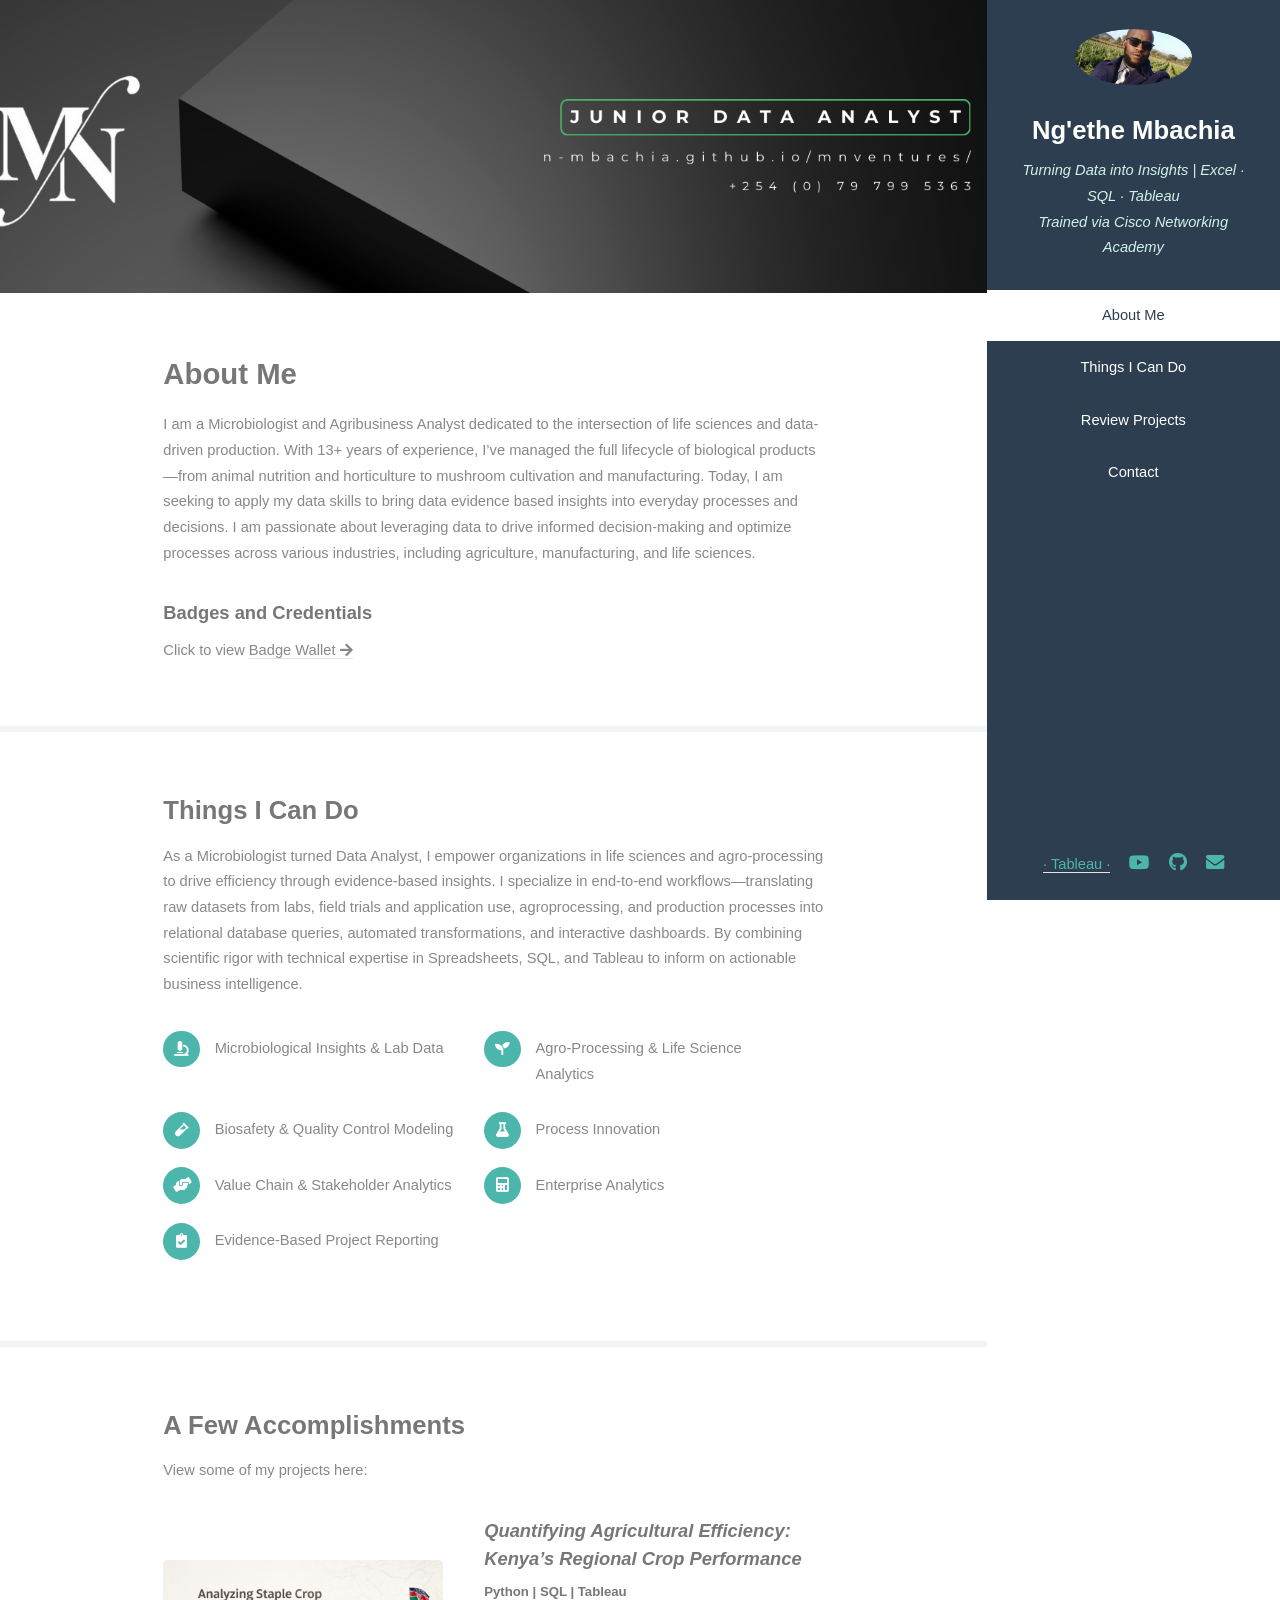
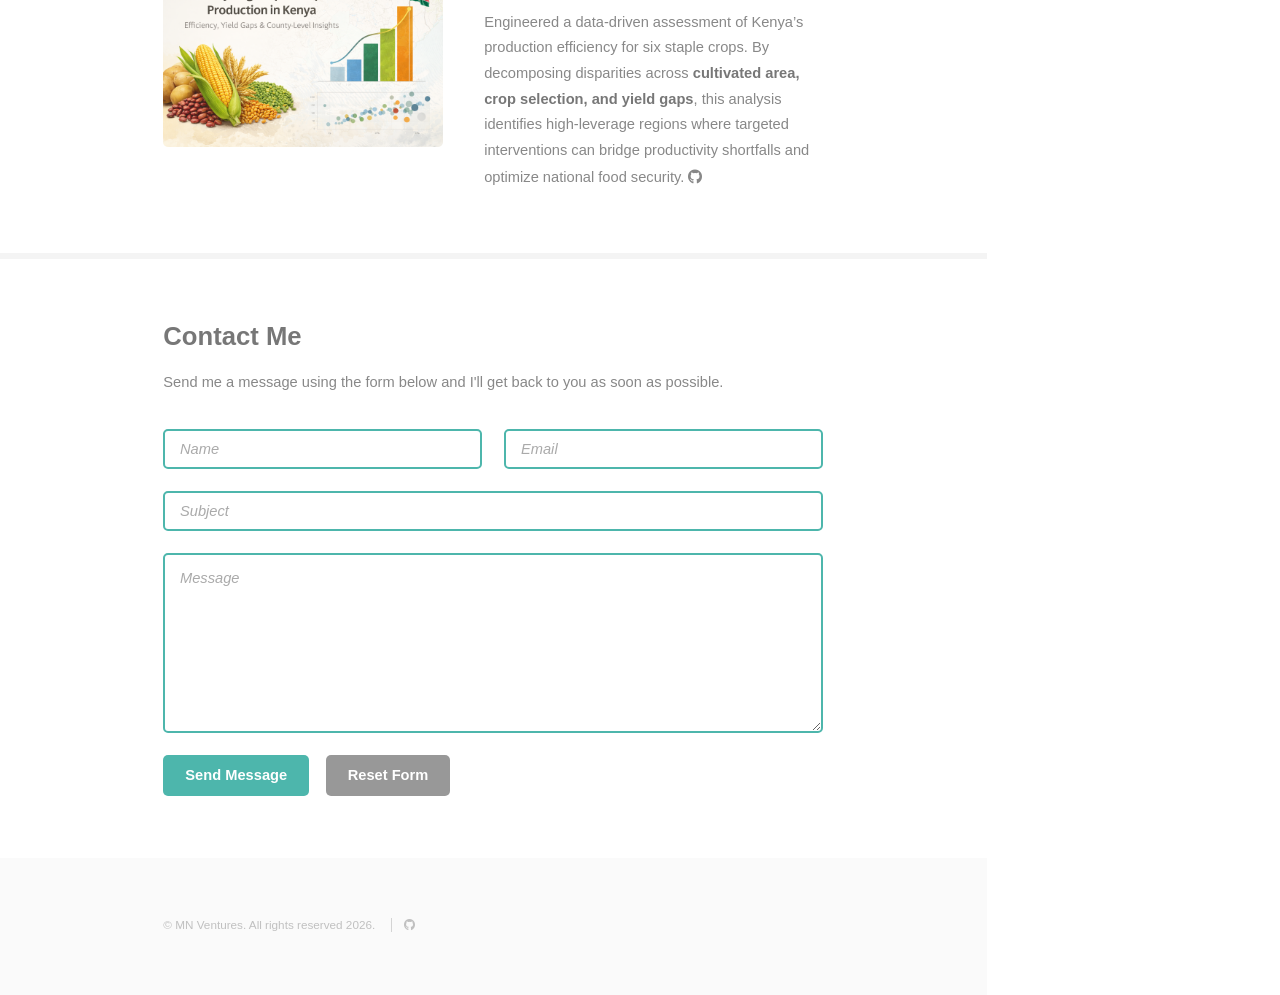
==== index.html @ c592f227 "lay out improvements" ====
<!DOCTYPE HTML>
<!--
	Read Only by HTML5 UP
	html5up.net | @ajlkn
	Free for personal and commercial use under the CCA 3.0 license (html5up.net/license)
-->
<html lang="en">
	<head>
		<title>MN Ventures - Ng'ethe Mbachia | Data Analytics Portfolio</title>
		<meta charset="utf-8" />
		<meta name="viewport" content="width=device-width, initial-scale=1" />
		<meta name="description" content="MN Ventures - Ng'ethe Mbachia | Data Analytics Portfolio. Microbiologist turned Data Analyst specializing in Excel, SQL, Tableau for agriculture, manufacturing, and life sciences." />
		<meta name="keywords" content="data analytics, microbiology, agriculture, SQL, Tableau, Excel, business intelligence, life sciences, agro-processing, Kenya" />
		<meta name="author" content="Ng'ethe Mbachia" />
		<meta property="og:title" content="MN Ventures - Data Analytics Portfolio" />
		<meta property="og:description" content="Microbiologist turned Data Analyst specializing in data-driven insights for agriculture, manufacturing, and life sciences." />
		<meta property="og:type" content="website" />
		<meta name="twitter:card" content="summary" />
		<meta http-equiv="Content-Security-Policy" content="default-src 'self'; script-src 'self' https://cdn.credly.com; style-src 'self' 'unsafe-inline' https://fonts.googleapis.com; font-src 'self' https://fonts.gstatic.com data:; img-src 'self' data: https://cdn.credly.com https://www.credly.com; connect-src 'self' https://formsubmit.co; form-action 'self' https://formsubmit.co; frame-src https://www.credly.com; object-src 'none'; base-uri 'self'; frame-ancestors 'none';" />
		<meta name="referrer" content="strict-origin-when-cross-origin" />
		<link rel="icon" type="image/png" href="icon/favicon-96x96.png" sizes="96x96" />
		<link rel="icon" type="image/svg+xml" href="icon/favicon.svg" />
		<link rel="shortcut icon" href="icon/favicon.ico" />
		<link rel="apple-touch-icon" sizes="180x180" href="icon/apple-touch-icon.png" />
		<link rel="manifest" href="icon/site.webmanifest" />
		<link rel="stylesheet" href="assets/css/main.css" />
	</head>
	<body class="is-preload">

		<!-- Header -->
			<section id="header">
				<header>
					<span class="image avatar"><img src="images/mn_profile.jpg" alt="Ng'ethe Mbachia - Data Analyst Profile Photo" /></span>
					<h1 id="logo"><a href="#">Ng'ethe Mbachia</a></h1>
					<p>Turning Data into Insights | Excel · SQL · Tableau<br />
                    Trained via Cisco Networking Academy</p>
					
				</header>
				<nav id="nav">
					<ul>
						<li><a href="#one" class="active">About Me</a></li>
						<li><a href="#two">Things I Can Do</a></li>
						<li><a href="#three">Review Projects</a></li>
						<li><a href="#four">Contact</a></li>
					</ul>
				</nav>
				<footer>
					<ul class="icons">
						<li><a href="https://public.tableau.com/app/profile/ng.ethe.mbachia/vizzes" target="_blank" rel="noopener noreferrer">· Tableau ·</a></li>
						<!-- li><a href="#" class="icon brands fa-twitter"><span class="label">Twitter</span></a></li -->
						<li><a href="https://www.youtube.com/" class="icon brands fa-youtube"><span class="label">YouTube</span></a></li>
						<!-- li><a href="#" class="icon brands fa-facebook-f"><span class="label">Facebook</span></a></li -->
						<li><a href="https://github.com/n-mbachia/data_analytics" class="icon brands fa-github" target="_blank" rel="noopener noreferrer"><span class="label">Github</span></a></li>
						<li><a href="#four" class="icon solid fa-envelope" title="Contact" aria-label="Contact (opens contact form)"><span class="label">Email</span></a></li>
					</ul>
				</footer>
			</section>

		<!-- Wrapper -->
			<div id="wrapper">

				<!-- Main -->
					<div id="main">

						<!-- One -->
							<section id="one">
								<div class="image main" data-position="center">
									<img src="images/mn_webBanner1.png" alt="MN Ventures - Data Analytics Portfolio Banner" />
								</div>
								<div class="container">
									<header class="major"></header>
									<h2>About Me</h2>								
										<!-- Write about yourself -->
										<p>
											I am a Microbiologist and Agribusiness Analyst dedicated to the intersection of life sciences and data-driven production. With 13+ years of experience, I’ve managed the full lifecycle of biological products—from animal nutrition and horticulture to mushroom cultivation and manufacturing. Today, I am seeking to apply my data skills to bring data evidence based insights into everyday processes and decisions. I am passionate about leveraging data to drive informed decision-making and optimize processes across various industries, including agriculture, manufacturing, and life sciences.</p>
										<h4>Badges and Credentials</h4>								
										<!-- Badge  image to remove if link works-->
										<!-- img src="images/da-essentials.png" alt="Credly Badge" style="width:180px;height:180px;"/ -->
										
										<!-- Credly Badge Embed Code -->
										<div data-iframe-width="150" data-iframe-height="270" 
											data-share-badge-id="2eac99a5-bf9e-4d11-9ef1-159c6ebd3b46" 
											data-share-badge-host="https://www.credly.com"></div>
											
										<!-- Link to digital badge wallet -->
										<p>Click to view <a 
											href="https://www.credly.com/users/ng-ethe-mbachia/badges#credly" 
											target="_blank" rel="noopener noreferrer">Badge Wallet <i class="icon solid fa-arrow-right"></i></a>                                        
										</p>
									</header>							
							</section>

						<!-- Two -->
							<section id="two">
								<div class="container">
									<h3>Things I Can Do</h3>
									<p>As a Microbiologist turned Data Analyst, I empower organizations in life sciences and agro-processing to drive efficiency through evidence-based insights. I specialize in end-to-end workflows—translating raw datasets from labs, field trials and application use, agroprocessing, and production processes into relational database queries, automated transformations, and interactive dashboards. By combining scientific rigor with technical expertise in Spreadsheets, SQL, and Tableau to inform on actionable business intelligence.</p>
									<ul class="feature-icons">
										<li class="icon solid fa-microscope">Microbiological Insights & Lab Data</li>
										<li class="icon solid fa-seedling">Agro-Processing & Life Science Analytics</li>
										<li class="icon solid fa-vial">Biosafety & Quality Control Modeling</li>
										<li class="icon solid fa-flask">Process Innovation</li>
										<li class="icon solid fa-hands-helping">Value Chain & Stakeholder Analytics</li>
										<li class="icon solid fa-calculator">Enterprise Analytics</li>
										<li class="icon solid fa-clipboard-check">Evidence-Based Project Reporting</li>
									</ul>
								</div>
							</section>

						<!-- Three -->
							<section id="three">
								<div class="container">
									<h3>A Few Accomplishments</h3>
									<p>View some of my projects here:</p>
									<div class="features">
										<article>
											<a href="https://github.com/n-mbachia/projects_data/blob/main/agric_project/reports/mn_ke_agri_analytics.pdf"
												target="_blank"
												rel="noopener noreferrer"
												class="image">
												<img src="images/crop_yield_cover.png" alt="Kenya Agriculture Data Analysis Project Cover" />
											</a>
											<div class="inner">
												<h4><em>Quantifying Agricultural Efficiency: Kenya’s Regional Crop Performance</em></h4>
												<h5><strong>Python | SQL | Tableau</strong></h5>
												
												<p>
													Engineered a data-driven assessment of Kenya’s production efficiency for six staple crops. 
													By decomposing disparities across <strong>cultivated area, crop selection, and yield gaps</strong>, 
													this analysis identifies high-leverage regions where targeted interventions can bridge productivity 
													shortfalls and optimize national food security.
													
													<a href="https://github.com/n-mbachia/projects_data/tree/main/agric_project" 
													class="icon brands fa-github" target="_blank" rel="noopener noreferrer" 
													title="View project data and modeling on GitHub">
														<span class="label">View on GitHub</span>
													</a>
												</p>														
											</div>	
										</article>
										<!--
										<article>
											<a href="#" class="image"><img src="images/pic02.jpg" alt="" /></a>
											<div class="inner">
												<h4><em>Terraformed a small moon</em></h4>
												<h5><em>Python · SQL · Tableau</em></h5>
												<p>Integer eu ante ornare amet commetus vestibulum blandit integer in curae ac faucibus integer adipiscing ornare amet.</p>
											</div>
										</article>
										<article>
											<a href="#" class="image"><img src="images/pic03.jpg" alt="" /></a>
											<div class="inner">
												<h4>Snapped dark matter in the wild</h4>
												<p>Integer eu ante ornare amet commetus vestibulum blandit integer in curae ac faucibus integer adipiscing ornare amet.</p>
											</div>
										</article>
										-->
									</div>
								</div>
							</section>


						<!-- Four -->
							<section id="four">
								<div class="container">
									<h3>Contact Me</h3>
									<p>Send me a message using the form below and I'll get back to you as soon as possible.</p>
									<form method="POST" action="https://formsubmit.co/mnventures2024@gmail.com">
										<!-- Subject and basic anti-spam / FormSubmit settings -->
										<input type="hidden" name="_subject" value="New message from mnventures page" />
										<input type="hidden" name="_captcha" value="false" />
										<input type="hidden" name="_next" value="https://n-mbachia.github.io/mnventures/?success=true" />
										<!-- Honeypot field (bots will fill this) -->
										<!-- input type="text" name="hp" class="hp-hidden" tabindex="-1" autocomplete="off" title="Leave this field empty" aria-label="Leave this field empty" / -->

										<div class="row gtr-uniform">
											<div class="col-6 col-12-xsmall"><input type="text" name="name" id="name" placeholder="Name" required /></div>
											<div class="col-6 col-12-xsmall"><input type="email" name="_replyto" id="email" placeholder="Email" required /></div>
											<div class="col-12"><input type="text" name="subject" id="subject" placeholder="Subject" /></div>
											<div class="col-12"><textarea name="message" id="message" placeholder="Message" rows="6" required></textarea></div>
											<div class="col-12">
												<ul class="actions">
													<li><input type="submit" class="primary" value="Send Message" /></li>
													<li><input type="reset" value="Reset Form" /></li>
												</ul>
											</div>
										</div>
									</form>
								</div>
							</section>

						<!-- Five -->
						<!--
							<section id="five">
								<div class="container">
									<h3>Elements</h3>

									<section>
										<h4>Text</h4>
										<p>This is <b>bold</b> and this is <strong>strong</strong>. This is <i>italic</i> and this is <em>emphasized</em>.
										This is <sup>superscript</sup> text and this is <sub>subscript</sub> text.
										This is <u>underlined</u> and this is code: <code>for (;;) { ... }</code>. Finally, <a href="#">this is a link</a>.</p>
										<hr />
										<header>
											<h4>Heading with a Subtitle</h4>
											<p>Lorem ipsum dolor sit amet nullam id egestas urna aliquam</p>
										</header>
										<p>Nunc lacinia ante nunc ac lobortis. Interdum adipiscing gravida odio porttitor sem non mi integer non faucibus ornare mi ut ante amet placerat aliquet. Volutpat eu sed ante lacinia sapien lorem accumsan varius montes viverra nibh in adipiscing blandit tempus accumsan.</p>
										<header>
											<h5>Heading with a Subtitle</h5>
											<p>Lorem ipsum dolor sit amet nullam id egestas urna aliquam</p>
										</header>
										<p>Nunc lacinia ante nunc ac lobortis. Interdum adipiscing gravida odio porttitor sem non mi integer non faucibus ornare mi ut ante amet placerat aliquet. Volutpat eu sed ante lacinia sapien lorem accumsan varius montes viverra nibh in adipiscing blandit tempus accumsan.</p>
										<hr />
										<h2>Heading Level 2</h2>
										<h3>Heading Level 3</h3>
										<h4>Heading Level 4</h4>
										<h5>Heading Level 5</h5>
										<h6>Heading Level 6</h6>
										<hr />
										<h5>Blockquote</h5>
										<blockquote>Fringilla nisl. Donec accumsan interdum nisi, quis tincidunt felis sagittis eget tempus euismod. Vestibulum ante ipsum primis in faucibus vestibulum. Blandit adipiscing eu felis iaculis volutpat ac adipiscing accumsan faucibus. Vestibulum ante ipsum primis in faucibus lorem ipsum dolor sit amet nullam adipiscing eu felis.</blockquote>
										<h5>Preformatted</h5>
										<pre><code>i = 0;

while (!deck.isInOrder()) {
    print 'Iteration ' + i;
    deck.shuffle();
    i++;
}

print 'It took ' + i + ' iterations to sort the deck.';</code></pre>
									</section>

									<section>
										<h4>Lists</h4>
										<div class="row">
											<div class="col-6 col-12-xsmall">
												<h5>Unordered</h5>
												<ul>
													<li>Dolor pulvinar etiam magna etiam.</li>
													<li>Sagittis adipiscing lorem eleifend.</li>
													<li>Felis enim feugiat dolore viverra.</li>
												</ul>
												<h5>Alternate</h5>
												<ul class="alt">
													<li>Dolor pulvinar etiam magna etiam.</li>
													<li>Sagittis adipiscing lorem eleifend.</li>
													<li>Felis enim feugiat dolore viverra.</li>
												</ul>
											</div>
											<div class="col-6 col-12-xsmall">
												<h5>Ordered</h5>
												<ol>
													<li>Dolor pulvinar etiam magna etiam.</li>
													<li>Etiam vel felis at lorem sed viverra.</li>
													<li>Felis enim feugiat dolore viverra.</li>
													<li>Dolor pulvinar etiam magna etiam.</li>
													<li>Etiam vel felis at lorem sed viverra.</li>
													<li>Felis enim feugiat dolore viverra.</li>
												</ol>
												<h5>Icons</h5>
												<ul class="icons">
													<li><a href="#" class="icon brands fa-twitter"><span class="label">Twitter</span></a></li>
													<li><a href="#" class="icon brands fa-facebook-f"><span class="label">Facebook</span></a></li>
													<li><a href="#" class="icon brands fa-instagram"><span class="label">Instagram</span></a></li>
													<li><a href="#" class="icon brands fa-github"><span class="label">Github</span></a></li>
													<li><a href="#" class="icon brands fa-dribbble"><span class="label">Dribbble</span></a></li>
													<li><a href="#" class="icon brands fa-tumblr"><span class="label">Tumblr</span></a></li>
												</ul>
											</div>
										</div>
										<h5>Actions</h5>
										<ul class="actions">
											<li><a href="#" class="button primary">Default</a></li>
											<li><a href="#" class="button">Default</a></li>
											<li><a href="#" class="button alt">Default</a></li>
										</ul>
										<ul class="actions small">
											<li><a href="#" class="button primary small">Small</a></li>
											<li><a href="#" class="button small">Small</a></li>
											<li><a href="#" class="button alt small">Small</a></li>
										</ul>
										<div class="row">
											<div class="col-3 col-6-medium col-12-xsmall">
												<ul class="actions stacked">
													<li><a href="#" class="button primary">Default</a></li>
													<li><a href="#" class="button">Default</a></li>
													<li><a href="#" class="button alt">Default</a></li>
												</ul>
											</div>
											<div class="col-3 col-6 col-12-xsmall">
												<ul class="actions stacked">
													<li><a href="#" class="button primary small">Small</a></li>
													<li><a href="#" class="button small">Small</a></li>
													<li><a href="#" class="button alt small">Small</a></li>
												</ul>
											</div>
											<div class="col-3 col-6-medium col-12-xsmall">
												<ul class="actions stacked">
													<li><a href="#" class="button primary fit">Default</a></li>
													<li><a href="#" class="button fit">Default</a></li>
													<li><a href="#" class="button alt fit">Default</a></li>
												</ul>
											</div>
											<div class="col-3 col-6-medium col-12-xsmall">
												<ul class="actions stacked">
													<li><a href="#" class="button primary small fit">Small</a></li>
													<li><a href="#" class="button small fit">Small</a></li>
													<li><a href="#" class="button alt small fit">Small</a></li>
												</ul>
											</div>
										</div>
									</section>

									<section>
										<h4>Table</h4>
										<h5>Default</h5>
										<div class="table-wrapper">
											<table>
												<thead>
													<tr>
														<th>Name</th>
														<th>Description</th>
														<th>Price</th>
													</tr>
												</thead>
												<tbody>
													<tr>
														<td>Item One</td>
														<td>Ante turpis integer aliquet porttitor.</td>
														<td>29.99</td>
													</tr>
													<tr>
														<td>Item Two</td>
														<td>Vis ac commodo adipiscing arcu aliquet.</td>
														<td>19.99</td>
													</tr>
													<tr>
														<td>Item Three</td>
														<td> Morbi faucibus arcu accumsan lorem.</td>
														<td>29.99</td>
													</tr>
													<tr>
														<td>Item Four</td>
														<td>Vitae integer tempus condimentum.</td>
														<td>19.99</td>
													</tr>
													<tr>
														<td>Item Five</td>
														<td>Ante turpis integer aliquet porttitor.</td>
														<td>29.99</td>
													</tr>
												</tbody>
												<tfoot>
													<tr>
														<td colspan="2"></td>
														<td>100.00</td>
													</tr>
												</tfoot>
											</table>
										</div>

										<h5>Alternate</h5>
										<div class="table-wrapper">
											<table class="alt">
												<thead>
													<tr>
														<th>Name</th>
														<th>Description</th>
														<th>Price</th>
													</tr>
												</thead>
												<tbody>
													<tr>
														<td>Item One</td>
														<td>Ante turpis integer aliquet porttitor.</td>
														<td>29.99</td>
													</tr>
													<tr>
														<td>Item Two</td>
														<td>Vis ac commodo adipiscing arcu aliquet.</td>
														<td>19.99</td>
													</tr>
													<tr>
														<td>Item Three</td>
														<td> Morbi faucibus arcu accumsan lorem.</td>
														<td>29.99</td>
													</tr>
													<tr>
														<td>Item Four</td>
														<td>Vitae integer tempus condimentum.</td>
														<td>19.99</td>
													</tr>
													<tr>
														<td>Item Five</td>
														<td>Ante turpis integer aliquet porttitor.</td>
														<td>29.99</td>
													</tr>
												</tbody>
												<tfoot>
													<tr>
														<td colspan="2"></td>
														<td>100.00</td>
													</tr>
												</tfoot>
											</table>
										</div>
									</section>

									<section>
										<h4>Buttons</h4>
										<ul class="actions">
											<li><a href="#" class="button primary">Primary</a></li>
											<li><a href="#" class="button">Default</a></li>
											<li><a href="#" class="button alt">Alternate</a></li>
										</ul>
										<ul class="actions">
											<li><a href="#" class="button primary large">Large</a></li>
											<li><a href="#" class="button">Default</a></li>
											<li><a href="#" class="button alt small">Small</a></li>
										</ul>
										<ul class="actions fit">
											<li><a href="#" class="button primary fit">Fit</a></li>
											<li><a href="#" class="button fit">Fit</a></li>
											<li><a href="#" class="button alt fit">Fit</a></li>
										</ul>
										<ul class="actions fit small">
											<li><a href="#" class="button primary fit small">Fit + Small</a></li>
											<li><a href="#" class="button fit small">Fit + Small</a></li>
											<li><a href="#" class="button alt fit small">Fit + Small</a></li>
										</ul>
										<ul class="actions">
											<li><a href="#" class="button primary icon solid fa-download">Icon</a></li>
											<li><a href="#" class="button icon solid fa-download">Icon</a></li>
											<li><a href="#" class="button alt icon solid fa-check">Icon</a></li>
										</ul>
										<ul class="actions">
											<li><span class="button primary disabled">Primary</span></li>
											<li><span class="button disabled">Default</span></li>
											<li><span class="button alt disabled">Alternate</span></li>
										</ul>
									</section>

									<section>
										<h4>Form</h4>
										<form method="post" action="#">
											<div class="row gtr-uniform">
												<div class="col-6 col-12-xsmall">
													<input type="text" name="demo-name" id="demo-name" value="" placeholder="Name" />
												</div>
												<div class="col-6 col-12-xsmall">
													<input type="email" name="demo-email" id="demo-email" value="" placeholder="Email" />
												</div>
												<div class="col-12">
													<select name="demo-category" id="demo-category">
														<option value="">- Category -</option>
														<option value="1">Manufacturing</option>
														<option value="1">Shipping</option>
														<option value="1">Administration</option>
														<option value="1">Human Resources</option>
													</select>
												</div>
												<div class="col-4 col-12-medium">
													<input type="radio" id="demo-priority-low" name="demo-priority" checked>
													<label for="demo-priority-low">Low Priority</label>
												</div>
												<div class="col-4 col-12-medium">
													<input type="radio" id="demo-priority-normal" name="demo-priority">
													<label for="demo-priority-normal">Normal Priority</label>
												</div>
												<div class="col-4 col-12-medium">
													<input type="radio" id="demo-priority-high" name="demo-priority">
													<label for="demo-priority-high">High Priority</label>
												</div>
												<div class="col-6 col-12-medium">
													<input type="checkbox" id="demo-copy" name="demo-copy">
													<label for="demo-copy">Email me a copy of this message</label>
												</div>
												<div class="col-6 col-12-medium">
													<input type="checkbox" id="demo-human" name="demo-human" checked>
													<label for="demo-human">I am a human and not a robot</label>
												</div>
												<div class="col-12">
													<textarea name="demo-message" id="demo-message" placeholder="Enter your message" rows="6"></textarea>
												</div>
												<div class="col-12">
													<ul class="actions">
														<li><input type="submit" value="Send Message" /></li>
														<li><input type="reset" value="Reset" class="alt" /></li>
													</ul>
												</div>
											</div>
										</form>
									</section>

									<section>
										<h4>Image</h4>
										<h5>Fit</h5>
										<span class="image fit"><img src="images/banner.jpg" alt="" /></span>
										<div class="box alt">
											<div class="row gtr-50 gtr-uniform">
												<div class="col-4"><span class="image fit"><img src="images/pic01.jpg" alt="" /></span></div>
												<div class="col-4"><span class="image fit"><img src="images/pic02.jpg" alt="" /></span></div>
												<div class="col-4"><span class="image fit"><img src="images/pic03.jpg" alt="" /></span></div>
												<div class="col-4"><span class="image fit"><img src="images/pic02.jpg" alt="" /></span></div>
												<div class="col-4"><span class="image fit"><img src="images/pic03.jpg" alt="" /></span></div>
												<div class="col-4"><span class="image fit"><img src="images/pic01.jpg" alt="" /></span></div>
												<div class="col-4"><span class="image fit"><img src="images/pic03.jpg" alt="" /></span></div>
												<div class="col-4"><span class="image fit"><img src="images/pic01.jpg" alt="" /></span></div>
												<div class="col-4"><span class="image fit"><img src="images/pic02.jpg" alt="" /></span></div>
											</div>
										</div>
										<h5>Left &amp; Right</h5>
										<p><span class="image left"><img src="images/avatar.jpg" alt="" /></span>Fringilla nisl. Donec accumsan interdum nisi, quis tincidunt felis sagittis eget. tempus euismod. Vestibulum ante ipsum primis in faucibus vestibulum. Blandit adipiscing eu felis iaculis volutpat ac adipiscing accumsan eu faucibus. Integer ac pellentesque praesent tincidunt felis sagittis eget. tempus euismod. Vestibulum ante ipsum primis in faucibus vestibulum. Blandit adipiscing eu felis iaculis volutpat ac adipiscing accumsan eu faucibus. Integer ac pellentesque praesent. Donec accumsan interdum nisi, quis tincidunt felis sagittis eget. tempus euismod. Vestibulum ante ipsum primis in faucibus vestibulum. Blandit adipiscing eu felis iaculis volutpat ac adipiscing accumsan eu faucibus. Integer ac pellentesque praesent tincidunt felis sagittis eget. tempus euismod. Vestibulum ante ipsum primis in faucibus vestibulum. Blandit adipiscing eu felis iaculis volutpat ac adipiscing accumsan eu faucibus. Integer ac pellentesque praesent.</p>
										<p><span class="image right"><img src="images/avatar.jpg" alt="" /></span>Fringilla nisl. Donec accumsan interdum nisi, quis tincidunt felis sagittis eget. tempus euismod. Vestibulum ante ipsum primis in faucibus vestibulum. Blandit adipiscing eu felis iaculis volutpat ac adipiscing accumsan eu faucibus. Integer ac pellentesque praesent tincidunt felis sagittis eget. tempus euismod. Vestibulum ante ipsum primis in faucibus vestibulum. Blandit adipiscing eu felis iaculis volutpat ac adipiscing accumsan eu faucibus. Integer ac pellentesque praesent. Donec accumsan interdum nisi, quis tincidunt felis sagittis eget. tempus euismod. Vestibulum ante ipsum primis in faucibus vestibulum. Blandit adipiscing eu felis iaculis volutpat ac adipiscing accumsan eu faucibus. Integer ac pellentesque praesent tincidunt felis sagittis eget. tempus euismod. Vestibulum ante ipsum primis in faucibus vestibulum. Blandit adipiscing eu felis iaculis volutpat ac adipiscing accumsan eu faucibus. Integer ac pellentesque praesent.</p>
									</section>

								</div>
							</section>
						-->

					</div>

				<!-- Footer -->
					<section id="footer">
						<div class="container">
								<ul class="copyright">
									<li>&copy; MN Ventures. All rights reserved 2026.</li>
									<li><a href="https://github.com/n-mbachia/data_analytics" target="_blank" rel="noopener noreferrer" class="icon brands fa-github"><span class="label">Github</span></a></li>
								</ul>
						</div>
					</section>

			</div>

		<!-- Scripts -->
			<script src="assets/js/jquery.min.js"></script>
			<script src="assets/js/jquery.scrollex.min.js"></script>
			<script src="assets/js/jquery.scrolly.min.js"></script>
			<script src="assets/js/browser.min.js"></script>
			<script src="assets/js/breakpoints.min.js"></script>
			<script src="assets/js/util.js"></script>
			<script src="assets/js/main.js"></script>
			<script type="text/javascript" async src="https://cdn.credly.com/assets/utilities/embed.js"></script>

	</body>
</html>
---- assets/css/main.css ----
@import url("fontawesome-all.min.css");
@import url("https://fonts.googleapis.com/css?family=Lato:400,400italic,700,700italic|Source+Code+Pro:400");

/*
	Read Only by HTML5 UP
	html5up.net | @ajlkn
	Free for personal and commercial use under the CCA 3.0 license (html5up.net/license)
*/

html, body, div, span, applet, object,
iframe, h1, h2, h3, h4, h5, h6, p, blockquote,
pre, a, abbr, acronym, address, big, cite,
code, del, dfn, em, img, ins, kbd, q, s, samp,
small, strike, strong, sub, sup, tt, var, b,
u, i, center, dl, dt, dd, ol, ul, li, fieldset,
form, label, legend, table, caption, tbody,
tfoot, thead, tr, th, td, article, aside,
canvas, details, embed, figure, figcaption,
footer, header, hgroup, menu, nav, output, ruby,
section, summary, time, mark, audio, video {
	margin: 0;
	padding: 0;
	border: 0;
	font-size: 100%;
	font: inherit;
	vertical-align: baseline;}

article, aside, details, figcaption, figure,
footer, header, hgroup, menu, nav, section {
	display: block;}

body {
	line-height: 1;
}

ol, ul {
	list-style: none;
}

blockquote, q {
	quotes: none;
}

	blockquote:before, blockquote:after, q:before, q:after {
		content: '';
		content: none;
	}

table {
	border-collapse: collapse;
	border-spacing: 0;
}

body {
	-webkit-text-size-adjust: none;
}

mark {
	background-color: transparent;
	color: inherit;
}

input::-moz-focus-inner {
	border: 0;
	padding: 0;
}

input, select, textarea {
	-moz-appearance: none;
	-webkit-appearance: none;
	-ms-appearance: none;
	appearance: none;
}

/* Basic */

	html {
		box-sizing: border-box;
	}

	*, *:before, *:after {
		box-sizing: inherit;
	}
	
	body {
		background: #fff;
	}

		body.is-preload *, body.is-preload *:before, body.is-preload *:after {
			-moz-animation: none !important;
			-webkit-animation: none !important;
			-ms-animation: none !important;
			animation: none !important;
			-moz-transition: none !important;
			-webkit-transition: none !important;
			-ms-transition: none !important;
			transition: none !important;
		}

	body, input, select, textarea {
		color: #888;
		font-family: "Lato", sans-serif;
		font-size: 16pt;
		font-weight: 400;
		line-height: 1.75em;
	}

	a {
		-moz-transition: color 0.2s ease-in-out, border-color 0.2s ease-in-out;
		-webkit-transition: color 0.2s ease-in-out, border-color 0.2s ease-in-out;
		-ms-transition: color 0.2s ease-in-out, border-color 0.2s ease-in-out;
		transition: color 0.2s ease-in-out, border-color 0.2s ease-in-out;
		border-bottom: solid 1px #e4e4e4;
		color: inherit;
		text-decoration: none;
	}

		a:hover {
			border-bottom-color: transparent;
			color: #2C3E50!important;
		}

	strong, b {
		color: #777;
		font-weight: 700;
	}

	em, i {
		font-style: italic;
	}

	p {
		margin: 0 0 2.25em 0;
	}

	h1, h2, h3, h4, h5, h6 {
		color: #777;
		font-weight: 700;
		line-height: 1em;
		margin: 0 0 0.5625em 0;
	}

		h1 a, h2 a, h3 a, h4 a, h5 a, h6 a {
			border: 0;
			color: inherit;
			text-decoration: none;
		}

	h2 {
		font-size: 2em;
		line-height: 1.5em;
	}

	h3 {
		font-size: 1.75em;
		line-height: 1.5em;
	}

	h4 {
		font-size: 1.25em;
		line-height: 1.5em;
	}

	h5 {
		font-size: 0.9em;
		line-height: 1.5em;
	}

	h6 {
		font-size: 0.7em;
		line-height: 1.5em;
	}

	sub {
		font-size: 0.8em;
		position: relative;
		top: 0.5em;
	}

	sup {
		font-size: 0.8em;
		position: relative;
		top: -0.5em;
	}

	hr {
		border: 0;
		border-bottom: solid 2px #f4f4f4;
		margin: 2.25em 0;
	}

		hr.major {
			margin: 3.375em 0;
		}

	blockquote {
		border-left: solid 8px #e4e4e4;
		font-style: italic;
		margin: 0 0 2.25em 0;
		padding: 0.5em 0 0.5em 2em;
	}

	code {
		background: #555;
		border-radius: 5px;
		color: #fff;
		font-family: "Source Code Pro", monospace;
		font-size: 0.9em;
		margin: 0 0.25em;
		padding: 0.25em 0.65em;
	}

	pre {
		font-family: "Source Code Pro", monospace;
		font-size: 0.9em;
		margin: 0 0 2.25em 0;
	}

		pre code {
			-webkit-overflow-scrolling: touch;
			display: block;
			line-height: 1.5em;
			overflow-x: auto;
			padding: 1em 1.5em;
		}

	.align-left {
		text-align: left;
	}

	.align-center {
		text-align: center;
	}

	.align-right {
		text-align: right;
	}

/* Row */

	.row {
		display: flex;
		flex-wrap: wrap;
		box-sizing: border-box;
		align-items: stretch;
	}

		.row > * {
			box-sizing: border-box;
		}

		.row.gtr-uniform > * > :last-child {
			margin-bottom: 0;
		}

		.row.aln-left {
			justify-content: flex-start;
		}

		.row.aln-center {
			justify-content: center;
		}

		.row.aln-right {
			justify-content: flex-end;
		}

		.row.aln-top {
			align-items: flex-start;
		}

		.row.aln-middle {
			align-items: center;
		}

		.row.aln-bottom {
			align-items: flex-end;
		}

		.row > .imp {
			order: -1;
		}

		.row > .col-1 {
			width: 8.33333%;
		}

		.row > .off-1 {
			margin-left: 8.33333%;
		}

		.row > .col-2 {
			width: 16.66667%;
		}

		.row > .off-2 {
			margin-left: 16.66667%;
		}

		.row > .col-3 {
			width: 25%;
		}

		.row > .off-3 {
			margin-left: 25%;
		}

		.row > .col-4 {
			width: 33.33333%;
		}

		.row > .off-4 {
			margin-left: 33.33333%;
		}

		.row > .col-5 {
			width: 41.66667%;
		}

		.row > .off-5 {
			margin-left: 41.66667%;
		}

		.row > .col-6 {
			width: 50%;
		}

		.row > .off-6 {
			margin-left: 50%;
		}

		.row > .col-7 {
			width: 58.33333%;
		}

		.row > .off-7 {
			margin-left: 58.33333%;
		}

		.row > .col-8 {
			width: 66.66667%;
		}

		.row > .off-8 {
			margin-left: 66.66667%;
		}

		.row > .col-9 {
			width: 75%;
		}

		.row > .off-9 {
			margin-left: 75%;
		}

		.row > .col-10 {
			width: 83.33333%;
		}

		.row > .off-10 {
			margin-left: 83.33333%;
		}

		.row > .col-11 {
			width: 91.66667%;
		}

		.row > .off-11 {
			margin-left: 91.66667%;
		}

		.row > .col-12 {
			width: 100%;
		}

		.row > .off-12 {
			margin-left: 100%;
		}

		.row.gtr-0 {
			margin-top: 0;
			margin-left: 0em;
		}

			.row.gtr-0 > * {
				padding: 0 0 0 0em;
			}

			.row.gtr-0.gtr-uniform {
				margin-top: 0em;
			}

				.row.gtr-0.gtr-uniform > * {
					padding-top: 0em;
				}

		.row.gtr-25 {
			margin-top: 0;
			margin-left: -0.5em;
		}

			.row.gtr-25 > * {
				padding: 0 0 0 0.5em;
			}

			.row.gtr-25.gtr-uniform {
				margin-top: -0.5em;
			}

				.row.gtr-25.gtr-uniform > * {
					padding-top: 0.5em;
				}

		.row.gtr-50 {
			margin-top: 0;
			margin-left: -1em;
		}

			.row.gtr-50 > * {
				padding: 0 0 0 1em;
			}

			.row.gtr-50.gtr-uniform {
				margin-top: -1em;
			}

				.row.gtr-50.gtr-uniform > * {
					padding-top: 1em;
				}

		.row {
			margin-top: 0;
			margin-left: -2em;
		}

			.row > * {
				padding: 0 0 0 2em;
			}

			.row.gtr-uniform {
				margin-top: -2em;
			}

				.row.gtr-uniform > * {
					padding-top: 2em;
				}

		.row.gtr-150 {
			margin-top: 0;
			margin-left: -3em;
		}

			.row.gtr-150 > * {
				padding: 0 0 0 3em;
			}

			.row.gtr-150.gtr-uniform {
				margin-top: -3em;
			}

				.row.gtr-150.gtr-uniform > * {
					padding-top: 3em;
				}

		.row.gtr-200 {
			margin-top: 0;
			margin-left: -4em;
		}

			.row.gtr-200 > * {
				padding: 0 0 0 4em;
			}

			.row.gtr-200.gtr-uniform {
				margin-top: -4em;
			}

				.row.gtr-200.gtr-uniform > * {
					padding-top: 4em;
				}

		@media screen and (max-width: 1680px) {

			.row {
				display: flex;
				flex-wrap: wrap;
				box-sizing: border-box;
				align-items: stretch;
			}

				.row > * {
					box-sizing: border-box;
				}

				.row.gtr-uniform > * > :last-child {
					margin-bottom: 0;
				}

				.row.aln-left {
					justify-content: flex-start;
				}

				.row.aln-center {
					justify-content: center;
				}

				.row.aln-right {
					justify-content: flex-end;
				}

				.row.aln-top {
					align-items: flex-start;
				}

				.row.aln-middle {
					align-items: center;
				}

				.row.aln-bottom {
					align-items: flex-end;
				}

				.row > .imp-xlarge {
					order: -1;
				}

				.row > .col-1-xlarge {
					width: 8.33333%;
				}

				.row > .off-1-xlarge {
					margin-left: 8.33333%;
				}

				.row > .col-2-xlarge {
					width: 16.66667%;
				}

				.row > .off-2-xlarge {
					margin-left: 16.66667%;
				}

				.row > .col-3-xlarge {
					width: 25%;
				}

				.row > .off-3-xlarge {
					margin-left: 25%;
				}

				.row > .col-4-xlarge {
					width: 33.33333%;
				}

				.row > .off-4-xlarge {
					margin-left: 33.33333%;
				}

				.row > .col-5-xlarge {
					width: 41.66667%;
				}

				.row > .off-5-xlarge {
					margin-left: 41.66667%;
				}

				.row > .col-6-xlarge {
					width: 50%;
				}

				.row > .off-6-xlarge {
					margin-left: 50%;
				}

				.row > .col-7-xlarge {
					width: 58.33333%;
				}

				.row > .off-7-xlarge {
					margin-left: 58.33333%;
				}

				.row > .col-8-xlarge {
					width: 66.66667%;
				}

				.row > .off-8-xlarge {
					margin-left: 66.66667%;
				}

				.row > .col-9-xlarge {
					width: 75%;
				}

				.row > .off-9-xlarge {
					margin-left: 75%;
				}

				.row > .col-10-xlarge {
					width: 83.33333%;
				}

				.row > .off-10-xlarge {
					margin-left: 83.33333%;
				}

				.row > .col-11-xlarge {
					width: 91.66667%;
				}

				.row > .off-11-xlarge {
					margin-left: 91.66667%;
				}

				.row > .col-12-xlarge {
					width: 100%;
				}

				.row > .off-12-xlarge {
					margin-left: 100%;
				}

				.row.gtr-0 {
					margin-top: 0;
					margin-left: 0em;
				}

					.row.gtr-0 > * {
						padding: 0 0 0 0em;
					}

					.row.gtr-0.gtr-uniform {
						margin-top: 0em;
					}

						.row.gtr-0.gtr-uniform > * {
							padding-top: 0em;
						}

				.row.gtr-25 {
					margin-top: 0;
					margin-left: -0.5em;
				}

					.row.gtr-25 > * {
						padding: 0 0 0 0.5em;
					}

					.row.gtr-25.gtr-uniform {
						margin-top: -0.5em;
					}

						.row.gtr-25.gtr-uniform > * {
							padding-top: 0.5em;
						}

				.row.gtr-50 {
					margin-top: 0;
					margin-left: -1em;
				}

					.row.gtr-50 > * {
						padding: 0 0 0 1em;
					}

					.row.gtr-50.gtr-uniform {
						margin-top: -1em;
					}

						.row.gtr-50.gtr-uniform > * {
							padding-top: 1em;
						}

				.row {
					margin-top: 0;
					margin-left: -2em;
				}

					.row > * {
						padding: 0 0 0 2em;
					}

					.row.gtr-uniform {
						margin-top: -2em;
					}

						.row.gtr-uniform > * {
							padding-top: 2em;
						}

				.row.gtr-150 {
					margin-top: 0;
					margin-left: -3em;
				}

					.row.gtr-150 > * {
						padding: 0 0 0 3em;
					}

					.row.gtr-150.gtr-uniform {
						margin-top: -3em;
					}

						.row.gtr-150.gtr-uniform > * {
							padding-top: 3em;
						}

				.row.gtr-200 {
					margin-top: 0;
					margin-left: -4em;
				}

					.row.gtr-200 > * {
						padding: 0 0 0 4em;
					}

					.row.gtr-200.gtr-uniform {
						margin-top: -4em;
					}

						.row.gtr-200.gtr-uniform > * {
							padding-top: 4em;
						}

		}

		@media screen and (max-width: 1280px) {

			.row {
				display: flex;
				flex-wrap: wrap;
				box-sizing: border-box;
				align-items: stretch;
			}

				.row > * {
					box-sizing: border-box;
				}

				.row.gtr-uniform > * > :last-child {
					margin-bottom: 0;
				}

				.row.aln-left {
					justify-content: flex-start;
				}

				.row.aln-center {
					justify-content: center;
				}

				.row.aln-right {
					justify-content: flex-end;
				}

				.row.aln-top {
					align-items: flex-start;
				}

				.row.aln-middle {
					align-items: center;
				}

				.row.aln-bottom {
					align-items: flex-end;
				}

				.row > .imp-large {
					order: -1;
				}

				.row > .col-1-large {
					width: 8.33333%;
				}

				.row > .off-1-large {
					margin-left: 8.33333%;
				}

				.row > .col-2-large {
					width: 16.66667%;
				}

				.row > .off-2-large {
					margin-left: 16.66667%;
				}

				.row > .col-3-large {
					width: 25%;
				}

				.row > .off-3-large {
					margin-left: 25%;
				}

				.row > .col-4-large {
					width: 33.33333%;
				}

				.row > .off-4-large {
					margin-left: 33.33333%;
				}

				.row > .col-5-large {
					width: 41.66667%;
				}

				.row > .off-5-large {
					margin-left: 41.66667%;
				}

				.row > .col-6-large {
					width: 50%;
				}

				.row > .off-6-large {
					margin-left: 50%;
				}

				.row > .col-7-large {
					width: 58.33333%;
				}

				.row > .off-7-large {
					margin-left: 58.33333%;
				}

				.row > .col-8-large {
					width: 66.66667%;
				}

				.row > .off-8-large {
					margin-left: 66.66667%;
				}

				.row > .col-9-large {
					width: 75%;
				}

				.row > .off-9-large {
					margin-left: 75%;
				}

				.row > .col-10-large {
					width: 83.33333%;
				}

				.row > .off-10-large {
					margin-left: 83.33333%;
				}

				.row > .col-11-large {
					width: 91.66667%;
				}

				.row > .off-11-large {
					margin-left: 91.66667%;
				}

				.row > .col-12-large {
					width: 100%;
				}

				.row > .off-12-large {
					margin-left: 100%;
				}

				.row.gtr-0 {
					margin-top: 0;
					margin-left: 0em;
				}

					.row.gtr-0 > * {
						padding: 0 0 0 0em;
					}

					.row.gtr-0.gtr-uniform {
						margin-top: 0em;
					}

						.row.gtr-0.gtr-uniform > * {
							padding-top: 0em;
						}

				.row.gtr-25 {
					margin-top: 0;
					margin-left: -0.375em;
				}

					.row.gtr-25 > * {
						padding: 0 0 0 0.375em;
					}

					.row.gtr-25.gtr-uniform {
						margin-top: -0.375em;
					}

						.row.gtr-25.gtr-uniform > * {
							padding-top: 0.375em;
						}

				.row.gtr-50 {
					margin-top: 0;
					margin-left: -0.75em;
				}

					.row.gtr-50 > * {
						padding: 0 0 0 0.75em;
					}

					.row.gtr-50.gtr-uniform {
						margin-top: -0.75em;
					}

						.row.gtr-50.gtr-uniform > * {
							padding-top: 0.75em;
						}

				.row {
					margin-top: 0;
					margin-left: -1.5em;
				}

					.row > * {
						padding: 0 0 0 1.5em;
					}

					.row.gtr-uniform {
						margin-top: -1.5em;
					}

						.row.gtr-uniform > * {
							padding-top: 1.5em;
						}

				.row.gtr-150 {
					margin-top: 0;
					margin-left: -2.25em;
				}

					.row.gtr-150 > * {
						padding: 0 0 0 2.25em;
					}

					.row.gtr-150.gtr-uniform {
						margin-top: -2.25em;
					}

						.row.gtr-150.gtr-uniform > * {
							padding-top: 2.25em;
						}

				.row.gtr-200 {
					margin-top: 0;
					margin-left: -3em;
				}

					.row.gtr-200 > * {
						padding: 0 0 0 3em;
					}

					.row.gtr-200.gtr-uniform {
						margin-top: -3em;
					}

						.row.gtr-200.gtr-uniform > * {
							padding-top: 3em;
						}

		}

		@media screen and (max-width: 1024px) {

			.row {
				display: flex;
				flex-wrap: wrap;
				box-sizing: border-box;
				align-items: stretch;
			}

				.row > * {
					box-sizing: border-box;
				}

				.row.gtr-uniform > * > :last-child {
					margin-bottom: 0;
				}

				.row.aln-left {
					justify-content: flex-start;
				}

				.row.aln-center {
					justify-content: center;
				}

				.row.aln-right {
					justify-content: flex-end;
				}

				.row.aln-top {
					align-items: flex-start;
				}

				.row.aln-middle {
					align-items: center;
				}

				.row.aln-bottom {
					align-items: flex-end;
				}

				.row > .imp-medium {
					order: -1;
				}

				.row > .col-1-medium {
					width: 8.33333%;
				}

				.row > .off-1-medium {
					margin-left: 8.33333%;
				}

				.row > .col-2-medium {
					width: 16.66667%;
				}

				.row > .off-2-medium {
					margin-left: 16.66667%;
				}

				.row > .col-3-medium {
					width: 25%;
				}

				.row > .off-3-medium {
					margin-left: 25%;
				}

				.row > .col-4-medium {
					width: 33.33333%;
				}

				.row > .off-4-medium {
					margin-left: 33.33333%;
				}

				.row > .col-5-medium {
					width: 41.66667%;
				}

				.row > .off-5-medium {
					margin-left: 41.66667%;
				}

				.row > .col-6-medium {
					width: 50%;
				}

				.row > .off-6-medium {
					margin-left: 50%;
				}

				.row > .col-7-medium {
					width: 58.33333%;
				}

				.row > .off-7-medium {
					margin-left: 58.33333%;
				}

				.row > .col-8-medium {
					width: 66.66667%;
				}

				.row > .off-8-medium {
					margin-left: 66.66667%;
				}

				.row > .col-9-medium {
					width: 75%;
				}

				.row > .off-9-medium {
					margin-left: 75%;
				}

				.row > .col-10-medium {
					width: 83.33333%;
				}

				.row > .off-10-medium {
					margin-left: 83.33333%;
				}

				.row > .col-11-medium {
					width: 91.66667%;
				}

				.row > .off-11-medium {
					margin-left: 91.66667%;
				}

				.row > .col-12-medium {
					width: 100%;
				}

				.row > .off-12-medium {
					margin-left: 100%;
				}

				.row.gtr-0 {
					margin-top: 0;
					margin-left: 0em;
				}

					.row.gtr-0 > * {
						padding: 0 0 0 0em;
					}

					.row.gtr-0.gtr-uniform {
						margin-top: 0em;
					}

						.row.gtr-0.gtr-uniform > * {
							padding-top: 0em;
						}

				.row.gtr-25 {
					margin-top: 0;
					margin-left: -0.375em;
				}

					.row.gtr-25 > * {
						padding: 0 0 0 0.375em;
					}

					.row.gtr-25.gtr-uniform {
						margin-top: -0.375em;
					}

						.row.gtr-25.gtr-uniform > * {
							padding-top: 0.375em;
						}

				.row.gtr-50 {
					margin-top: 0;
					margin-left: -0.75em;
				}

					.row.gtr-50 > * {
						padding: 0 0 0 0.75em;
					}

					.row.gtr-50.gtr-uniform {
						margin-top: -0.75em;
					}

						.row.gtr-50.gtr-uniform > * {
							padding-top: 0.75em;
						}

				.row {
					margin-top: 0;
					margin-left: -1.5em;
				}

					.row > * {
						padding: 0 0 0 1.5em;
					}

					.row.gtr-uniform {
						margin-top: -1.5em;
					}

						.row.gtr-uniform > * {
							padding-top: 1.5em;
						}

				.row.gtr-150 {
					margin-top: 0;
					margin-left: -2.25em;
				}

					.row.gtr-150 > * {
						padding: 0 0 0 2.25em;
					}

					.row.gtr-150.gtr-uniform {
						margin-top: -2.25em;
					}

						.row.gtr-150.gtr-uniform > * {
							padding-top: 2.25em;
						}

				.row.gtr-200 {
					margin-top: 0;
					margin-left: -3em;
				}

					.row.gtr-200 > * {
						padding: 0 0 0 3em;
					}

					.row.gtr-200.gtr-uniform {
						margin-top: -3em;
					}

						.row.gtr-200.gtr-uniform > * {
							padding-top: 3em;
						}

		}

		@media screen and (max-width: 736px) {

			.row {
				display: flex;
				flex-wrap: wrap;
				box-sizing: border-box;
				align-items: stretch;
			}

				.row > * {
					box-sizing: border-box;
				}

				.row.gtr-uniform > * > :last-child {
					margin-bottom: 0;
				}

				.row.aln-left {
					justify-content: flex-start;
				}

				.row.aln-center {
					justify-content: center;
				}

				.row.aln-right {
					justify-content: flex-end;
				}

				.row.aln-top {
					align-items: flex-start;
				}

				.row.aln-middle {
					align-items: center;
				}

				.row.aln-bottom {
					align-items: flex-end;
				}

				.row > .imp-small {
					order: -1;
				}

				.row > .col-1-small {
					width: 8.33333%;
				}

				.row > .off-1-small {
					margin-left: 8.33333%;
				}

				.row > .col-2-small {
					width: 16.66667%;
				}

				.row > .off-2-small {
					margin-left: 16.66667%;
				}

				.row > .col-3-small {
					width: 25%;
				}

				.row > .off-3-small {
					margin-left: 25%;
				}

				.row > .col-4-small {
					width: 33.33333%;
				}

				.row > .off-4-small {
					margin-left: 33.33333%;
				}

				.row > .col-5-small {
					width: 41.66667%;
				}

				.row > .off-5-small {
					margin-left: 41.66667%;
				}

				.row > .col-6-small {
					width: 50%;
				}

				.row > .off-6-small {
					margin-left: 50%;
				}

				.row > .col-7-small {
					width: 58.33333%;
				}

				.row > .off-7-small {
					margin-left: 58.33333%;
				}

				.row > .col-8-small {
					width: 66.66667%;
				}

				.row > .off-8-small {
					margin-left: 66.66667%;
				}

				.row > .col-9-small {
					width: 75%;
				}

				.row > .off-9-small {
					margin-left: 75%;
				}

				.row > .col-10-small {
					width: 83.33333%;
				}

				.row > .off-10-small {
					margin-left: 83.33333%;
				}

				.row > .col-11-small {
					width: 91.66667%;
				}

				.row > .off-11-small {
					margin-left: 91.66667%;
				}

				.row > .col-12-small {
					width: 100%;
				}

				.row > .off-12-small {
					margin-left: 100%;
				}

				.row.gtr-0 {
					margin-top: 0;
					margin-left: 0em;
				}

					.row.gtr-0 > * {
						padding: 0 0 0 0em;
					}

					.row.gtr-0.gtr-uniform {
						margin-top: 0em;
					}

						.row.gtr-0.gtr-uniform > * {
							padding-top: 0em;
						}

				.row.gtr-25 {
					margin-top: 0;
					margin-left: -0.3125em;
				}

					.row.gtr-25 > * {
						padding: 0 0 0 0.3125em;
					}

					.row.gtr-25.gtr-uniform {
						margin-top: -0.3125em;
					}

						.row.gtr-25.gtr-uniform > * {
							padding-top: 0.3125em;
						}

				.row.gtr-50 {
					margin-top: 0;
					margin-left: -0.625em;
				}

					.row.gtr-50 > * {
						padding: 0 0 0 0.625em;
					}

					.row.gtr-50.gtr-uniform {
						margin-top: -0.625em;
					}

						.row.gtr-50.gtr-uniform > * {
							padding-top: 0.625em;
						}

				.row {
					margin-top: 0;
					margin-left: -1.25em;
				}

					.row > * {
						padding: 0 0 0 1.25em;
					}

					.row.gtr-uniform {
						margin-top: -1.25em;
					}

						.row.gtr-uniform > * {
							padding-top: 1.25em;
						}

				.row.gtr-150 {
					margin-top: 0;
					margin-left: -1.875em;
				}

					.row.gtr-150 > * {
						padding: 0 0 0 1.875em;
					}

					.row.gtr-150.gtr-uniform {
						margin-top: -1.875em;
					}

						.row.gtr-150.gtr-uniform > * {
							padding-top: 1.875em;
						}

				.row.gtr-200 {
					margin-top: 0;
					margin-left: -2.5em;
				}

					.row.gtr-200 > * {
						padding: 0 0 0 2.5em;
					}

					.row.gtr-200.gtr-uniform {
						margin-top: -2.5em;
					}

						.row.gtr-200.gtr-uniform > * {
							padding-top: 2.5em;
						}

		}

		@media screen and (max-width: 480px) {

			.row {
				display: flex;
				flex-wrap: wrap;
				box-sizing: border-box;
				align-items: stretch;
			}

				.row > * {
					box-sizing: border-box;
				}

				.row.gtr-uniform > * > :last-child {
					margin-bottom: 0;
				}

				.row.aln-left {
					justify-content: flex-start;
				}

				.row.aln-center {
					justify-content: center;
				}

				.row.aln-right {
					justify-content: flex-end;
				}

				.row.aln-top {
					align-items: flex-start;
				}

				.row.aln-middle {
					align-items: center;
				}

				.row.aln-bottom {
					align-items: flex-end;
				}

				.row > .imp-xsmall {
					order: -1;
				}

				.row > .col-1-xsmall {
					width: 8.33333%;
				}

				.row > .off-1-xsmall {
					margin-left: 8.33333%;
				}

				.row > .col-2-xsmall {
					width: 16.66667%;
				}

				.row > .off-2-xsmall {
					margin-left: 16.66667%;
				}

				.row > .col-3-xsmall {
					width: 25%;
				}

				.row > .off-3-xsmall {
					margin-left: 25%;
				}

				.row > .col-4-xsmall {
					width: 33.33333%;
				}

				.row > .off-4-xsmall {
					margin-left: 33.33333%;
				}

				.row > .col-5-xsmall {
					width: 41.66667%;
				}

				.row > .off-5-xsmall {
					margin-left: 41.66667%;
				}

				.row > .col-6-xsmall {
					width: 50%;
				}

				.row > .off-6-xsmall {
					margin-left: 50%;
				}

				.row > .col-7-xsmall {
					width: 58.33333%;
				}

				.row > .off-7-xsmall {
					margin-left: 58.33333%;
				}

				.row > .col-8-xsmall {
					width: 66.66667%;
				}

				.row > .off-8-xsmall {
					margin-left: 66.66667%;
				}

				.row > .col-9-xsmall {
					width: 75%;
				}

				.row > .off-9-xsmall {
					margin-left: 75%;
				}

				.row > .col-10-xsmall {
					width: 83.33333%;
				}

				.row > .off-10-xsmall {
					margin-left: 83.33333%;
				}

				.row > .col-11-xsmall {
					width: 91.66667%;
				}

				.row > .off-11-xsmall {
					margin-left: 91.66667%;
				}

				.row > .col-12-xsmall {
					width: 100%;
				}

				.row > .off-12-xsmall {
					margin-left: 100%;
				}

				.row.gtr-0 {
					margin-top: 0;
					margin-left: 0em;
				}

					.row.gtr-0 > * {
						padding: 0 0 0 0em;
					}

					.row.gtr-0.gtr-uniform {
						margin-top: 0em;
					}

						.row.gtr-0.gtr-uniform > * {
							padding-top: 0em;
						}

				.row.gtr-25 {
					margin-top: 0;
					margin-left: -0.3125em;
				}

					.row.gtr-25 > * {
						padding: 0 0 0 0.3125em;
					}

					.row.gtr-25.gtr-uniform {
						margin-top: -0.3125em;
					}

						.row.gtr-25.gtr-uniform > * {
							padding-top: 0.3125em;
						}

				.row.gtr-50 {
					margin-top: 0;
					margin-left: -0.625em;
				}

					.row.gtr-50 > * {
						padding: 0 0 0 0.625em;
					}

					.row.gtr-50.gtr-uniform {
						margin-top: -0.625em;
					}

						.row.gtr-50.gtr-uniform > * {
							padding-top: 0.625em;
						}

				.row {
					margin-top: 0;
					margin-left: -1.25em;
				}

					.row > * {
						padding: 0 0 0 1.25em;
					}

					.row.gtr-uniform {
						margin-top: -1.25em;
					}

						.row.gtr-uniform > * {
							padding-top: 1.25em;
						}

				.row.gtr-150 {
					margin-top: 0;
					margin-left: -1.875em;
				}

					.row.gtr-150 > * {
						padding: 0 0 0 1.875em;
					}

					.row.gtr-150.gtr-uniform {
						margin-top: -1.875em;
					}

						.row.gtr-150.gtr-uniform > * {
							padding-top: 1.875em;
						}

				.row.gtr-200 {
					margin-top: 0;
					margin-left: -2.5em;
				}

					.row.gtr-200 > * {
						padding: 0 0 0 2.5em;
					}

					.row.gtr-200.gtr-uniform {
						margin-top: -2.5em;
					}

						.row.gtr-200.gtr-uniform > * {
							padding-top: 2.5em;
						}

		}

/* Container */

	.container {
		margin: 0 auto;
		max-width: calc(100% - 4.5em);
		width: 45em;
	}

		.container.xsmall {
			width: 11.25em;
		}

		.container.small {
			width: 22.5em;
		}

		.container.medium {
			width: 33.75em;
		}

		.container.large {
			width: 56.25em;
		}

		.container.xlarge {
			width: 67.5em;
		}

		.container.max {
			width: 100%;
		}

		@media screen and (max-width: 1024px) {

			.container {
				width: 100% !important;
			}

		}

		@media screen and (max-width: 480px) {

			.container {
				max-width: calc(100% - 3.375em);
			}

		}

/* Section/Article */

	section.special, article.special {
		text-align: center;
	}

	header p {
		color: #aaa;
		position: relative;
		margin: 0 0 1.6875em 0;
	}

	header h2 + p {
		font-size: 1.25em;
		margin-top: -0.5em;
		line-height: 1.5em;
	}

	header h3 + p {
		font-size: 1.1em;
		margin-top: -0.35em;
		line-height: 1.5em;
	}

	header h4 + p,
	header h5 + p,
	header h6 + p {
		font-size: 0.9em;
		margin-top: -0.25em;
		line-height: 1.5em;
	}

	header.major h2 {
		color: #2C3E50;
		font-size: 3.5em;
	}

		header.major h2 + p {
			color: #777;
			font-size: 1.75em;
			font-weight: 700;
			margin-top: -0.75em;
		}

/* Reduce header size for the Badges section to avoid overly large text */
#one header.major h2 { 
	font-size: 2em;
	line-height: 1.2em;
}

#one header.major h2 + p {
	font-size: 1.1em;
	font-weight: 400;
	margin-top: -0.5em;
}

/* Badge styles */
.badge {
	display: flex;
	align-items: center;
	gap: 1rem;
	margin: 0.75em 0 1em 0;
}

.badge-embed {
	width: 150px;
	height: 270px;
	max-width: 33%;
	min-width: 120px;
}

.badge-fallback {
	width: 120px;
	height: auto;
	border-radius: 4px;
	display: block;
}

.badge figcaption {
	flex: 1;
}

@media (max-width: 736px) {
	.badge { flex-direction: column; align-items: flex-start; }
	.badge-embed { width: 120px; height: 220px; }
	.badge-fallback { width: 100px; }
}

/* Badge styles */
.badge {
	display: flex;
	align-items: center;
	gap: 1rem;
	margin: 0.75em 0 1em 0;
}

.badge-embed {
	width: 150px;
	height: 270px;
	max-width: 33%;
	min-width: 120px;
}

.badge-fallback {
	width: 120px;
	height: auto;
	border-radius: 4px;
	display: block;
}

.badge figcaption {
	flex: 1;
}

@media (max-width: 736px) {
	.badge { flex-direction: column; align-items: flex-start; }
	.badge-embed { width: 120px; height: 220px; }
	.badge-fallback { width: 100px; }
}

/* Form */

	form {
		margin: 0 0 2.25em 0;
	}

	label {
		color: #777;
		display: block;
		font-size: 0.9em;
		font-weight: 700;
		margin: 0 0 1.125em 0;
	}

	input::-moz-focus-inner {
		border: 0;
		padding: 0;
	}

	input[type="text"],
	input[type="password"],
	input[type="email"],
	select,
	textarea {
		-moz-appearance: none;
		-webkit-appearance: none;
		-ms-appearance: none;
		appearance: none;
		border-radius: 5px;
		border: none;
		border: solid 2.5px #4DB6AC;
		color: inherit;
		display: block;
		outline: 0;
		padding: 0 1em;
		text-decoration: none;
		width: 100%;
	}

		input[type="text"]:invalid,
		input[type="password"]:invalid,
		input[type="email"]:invalid,
		select:invalid,
		textarea:invalid {
			box-shadow: none;
		}

		input[type="text"]:focus,
		input[type="password"]:focus,
		input[type="email"]:focus,
		select:focus,
		textarea:focus {
			border-color: #4acaa8;
		}

	select {
		background-image: url("data:image/svg+xml;charset=utf8,%3Csvg xmlns='http://www.w3.org/2000/svg' width='40' height='40' preserveAspectRatio='none' viewBox='0 0 40 40'%3E%3Cpath d='M9.4,12.3l10.4,10.4l10.4-10.4c0.2-0.2,0.5-0.4,0.9-0.4c0.3,0,0.6,0.1,0.9,0.4l3.3,3.3c0.2,0.2,0.4,0.5,0.4,0.9 c0,0.4-0.1,0.6-0.4,0.9L20.7,31.9c-0.2,0.2-0.5,0.4-0.9,0.4c-0.3,0-0.6-0.1-0.9-0.4L4.3,17.3c-0.2-0.2-0.4-0.5-0.4-0.9 c0-0.4,0.1-0.6,0.4-0.9l3.3-3.3c0.2-0.2,0.5-0.4,0.9-0.4S9.1,12.1,9.4,12.3z' fill='%23e4e4e4' /%3E%3C/svg%3E");
		background-size: 1.25em;
		background-repeat: no-repeat;
		background-position: calc(100% - 1em) center;
		height: 2.75em;
		padding-right: 2.75em;
		text-overflow: ellipsis;
	}

		select option {
			color: #777;
			background: #fff;
		}

		select:focus::-ms-value {
			background-color: transparent;
		}

		select::-ms-expand {
			display: none;
		}

	input[type="text"],
	input[type="password"],
	input[type="email"],
	select {
		height: 2.75em;
	}

	textarea {
		padding: 0.75em 1em;
	}

	input[type="checkbox"],
	input[type="radio"] {
		-moz-appearance: none;
		-webkit-appearance: none;
		-ms-appearance: none;
		appearance: none;
		display: block;
		float: left;
		margin-right: -2em;
		opacity: 0;
		width: 1em;
		z-index: -1;
	}

		input[type="checkbox"] + label,
		input[type="radio"] + label {
			text-decoration: none;
			color: #888;
			cursor: pointer;
			display: inline-block;
			font-size: 1em;
			font-weight: 400;
			padding-left: 2.4em;
			padding-right: 0.75em;
			position: relative;
		}

			input[type="checkbox"] + label:before,
			input[type="radio"] + label:before {
				-moz-osx-font-smoothing: grayscale;
				-webkit-font-smoothing: antialiased;
				display: inline-block;
				font-style: normal;
				font-variant: normal;
				text-rendering: auto;
				line-height: 1;
				text-transform: none !important;
				font-family: 'Font Awesome 5 Free';
				font-weight: 900;
			}

			input[type="checkbox"] + label:before,
			input[type="radio"] + label:before {
				background: #fafafa;
				border-radius: 5px;
				border: solid 2px #e4e4e4;
				content: '';
				display: inline-block;
				font-size: 0.8em;
				height: 2.0625em;
				left: 0;
				line-height: 2.0625em;
				position: absolute;
				text-align: center;
				top: 0;
				width: 2.0625em;
			}

		input[type="checkbox"]:checked + label:before,
		input[type="radio"]:checked + label:before {
			background: #989898;
			border-color: #989898;
			color: #ffffff;
			content: '\f00c';
		}

		input[type="checkbox"]:focus + label:before,
		input[type="radio"]:focus + label:before {
			border-color: #2C3E50;
		}

	input[type="checkbox"] + label:before {
		border-radius: 5px;
	}

	input[type="radio"] + label:before {
		border-radius: 100%;
	}

	::-webkit-input-placeholder {
		color: #aaa !important;
		font-style: italic;
		opacity: 1.0;
	}

	:-moz-placeholder {
		color: #aaa !important;
		font-style: italic;
		opacity: 1.0;
	}

	::-moz-placeholder {
		color: #aaa !important;
		font-style: italic;
		opacity: 1.0;
	}

	:-ms-input-placeholder {
		color: #aaa !important;
		font-style: italic;
		opacity: 1.0;
	}

/* Box */

	.box {
		border-radius: 5px;
		border: solid 2px #e4e4e4;
		margin-bottom: 2.25em;
		padding: 1.5em;
	}

		.box > :last-child,
		.box > :last-child > :last-child,
		.box > :last-child > :last-child > :last-child {
			margin-bottom: 0;
		}

		.box.alt {
			border: 0;
			border-radius: 0;
			padding: 0;
		}

/* Icon */

	.icon {
		text-decoration: none;
		border-bottom: none;
		position: relative;
	}

		.icon:before {
			-moz-osx-font-smoothing: grayscale;
			-webkit-font-smoothing: antialiased;
			display: inline-block;
			font-style: normal;
			font-variant: normal;
			text-rendering: auto;
			line-height: 1;
			text-transform: none !important;
			font-family: 'Font Awesome 5 Free';
			font-weight: 400;
		}

		.icon > .label {
			display: none;
		}

		.icon:before {
			line-height: inherit;
		}

		.icon.solid:before {
			font-weight: 900;
		}

		.icon.brands:before {
			font-family: 'Font Awesome 5 Brands';
		}

/* Image */

	.image {
		border-radius: 5px;
		border: 0;
		display: inline-block;
		position: relative;
	}

		.image[data-position] img {
			-moz-object-fit: cover;
			-webkit-object-fit: cover;
			-ms-object-fit: cover;
			object-fit: cover;
			display: block;
			position: absolute;
			top: 0;
			left: 0;
			width: 100%;
			height: 100%;
		}

		.image[data-position="top left"] img {
			-moz-object-position: top left;
			-webkit-object-position: top left;
			-ms-object-position: top left;
			object-position: top left;
		}

		.image[data-position="top"] img {
			-moz-object-position: top;
			-webkit-object-position: top;
			-ms-object-position: top;
			object-position: top;
		}

		.image[data-position="top right"] img {
			-moz-object-position: top right;
			-webkit-object-position: top right;
			-ms-object-position: top right;
			object-position: top right;
		}

		.image[data-position="right"] img {
			-moz-object-position: right;
			-webkit-object-position: right;
			-ms-object-position: right;
			object-position: right;
		}

		.image[data-position="bottom right"] img {
			-moz-object-position: bottom right;
			-webkit-object-position: bottom right;
			-ms-object-position: bottom right;
			object-position: bottom right;
		}

		.image[data-position="bottom"] img {
			-moz-object-position: bottom;
			-webkit-object-position: bottom;
			-ms-object-position: bottom;
			object-position: bottom;
		}

		.image[data-position="bottom left"] img {
			-moz-object-position: bottom left;
			-webkit-object-position: bottom left;
			-ms-object-position: bottom left;
			object-position: bottom left;
		}

		.image[data-position="left"] img {
			-moz-object-position: left;
			-webkit-object-position: left;
			-ms-object-position: left;
			object-position: left;
		}

		.image[data-position="center"] img {
			-moz-object-position: center;
			-webkit-object-position: center;
			-ms-object-position: center;
			object-position: center;
		}

		.image[data-position="25% 25%"] img {
			-moz-object-position: 25% 25%;
			-webkit-object-position: 25% 25%;
			-ms-object-position: 25% 25%;
			object-position: 25% 25%;
		}

		.image[data-position="75% 25%"] img {
			-moz-object-position: 75% 25%;
			-webkit-object-position: 75% 25%;
			-ms-object-position: 75% 25%;
			object-position: 75% 25%;
		}

		.image[data-position="75% 75%"] img {
			-moz-object-position: 75% 75%;
			-webkit-object-position: 75% 75%;
			-ms-object-position: 75% 75%;
			object-position: 75% 75%;
		}

		.image[data-position="25% 75%"] img {
			-moz-object-position: 25% 75%;
			-webkit-object-position: 25% 75%;
			-ms-object-position: 25% 75%;
			object-position: 25% 75%;
		}

		.image img {
			border-radius: 5px;
			display: block;
		}

		.image.left {
			float: left;
			margin: 0 2.5em 2em 0;
			top: 0.25em;
		}

		.image.right {
			float: right;
			margin: 0 0 2em 2.5em;
			top: 0.25em;
		}

		.image.fit {
			display: block;
			margin: 0 0 2.25em 0;
			width: 100%;
		}

			.image.fit img {
				display: block;
				width: 100%;
			}

		.image.avatar {
			border-radius: 100%;
			overflow: hidden;
		}

			.image.avatar img {
				border-radius: 100%;
				display: block;
				width: 100%;
			}

		.image.main {
			display: block;
			height: 20em;
			border-radius: 0;
		}

			.image.main img {
				border-radius: 0;
			}

/* List */

	ol {
		list-style: decimal;
		margin: 0 0 2.25em 0;
		padding-left: 1.25em;
	}

		ol li {
			padding-left: 0.25em;
		}

	ul {
		list-style: disc;
		margin: 0 0 2.25em 0;
		padding-left: 1em;
	}

		ul li {
			padding-left: 0.5em;
		}

		ul.alt {
			list-style: none;
			padding-left: 0;
		}

			ul.alt li {
				border-top: solid 2px #f4f4f4;
				padding: 0.5em 0;
			}

				ul.alt li:first-child {
					border-top: 0;
					padding-top: 0;
				}

	dl {
		margin: 0 0 2.25em 0;
	}

/* Actions */

	ul.actions {
		display: -moz-flex;
		display: -webkit-flex;
		display: -ms-flex;
		display: flex;
		cursor: default;
		list-style: none;
		margin-left: -1.125em;
		padding-left: 0;
	}

		ul.actions li {
			padding: 0 0 0 1.125em;
			vertical-align: middle;
		}

		ul.actions.special {
			-moz-justify-content: center;
			-webkit-justify-content: center;
			-ms-justify-content: center;
			justify-content: center;
			width: 100%;
			margin-left: 0;
		}

			ul.actions.special li:first-child {
				padding-left: 0;
			}

		ul.actions.stacked {
			-moz-flex-direction: column;
			-webkit-flex-direction: column;
			-ms-flex-direction: column;
			flex-direction: column;
			margin-left: 0;
		}

			ul.actions.stacked li {
				padding: 1.125em 0 0 0;
			}

				ul.actions.stacked li:first-child {
					padding-top: 0;
				}

		ul.actions.fit {
			width: calc(100% + 1.125em);
		}

			ul.actions.fit li {
				-moz-flex-grow: 1;
				-webkit-flex-grow: 1;
				-ms-flex-grow: 1;
				flex-grow: 1;
				-moz-flex-shrink: 1;
				-webkit-flex-shrink: 1;
				-ms-flex-shrink: 1;
				flex-shrink: 1;
				width: 100%;
			}

				ul.actions.fit li > * {
					width: 100%;
				}

			ul.actions.fit.stacked {
				width: 100%;
			}

		@media screen and (max-width: 480px) {

			ul.actions:not(.fixed) {
				-moz-flex-direction: column;
				-webkit-flex-direction: column;
				-ms-flex-direction: column;
				flex-direction: column;
				margin-left: 0;
				width: 100% !important;
			}

				ul.actions:not(.fixed) li {
					-moz-flex-grow: 1;
					-webkit-flex-grow: 1;
					-ms-flex-grow: 1;
					flex-grow: 1;
					-moz-flex-shrink: 1;
					-webkit-flex-shrink: 1;
					-ms-flex-shrink: 1;
					flex-shrink: 1;
					padding: 1.125em 0 0 0;
					text-align: center;
					width: 100%;
				}

					ul.actions:not(.fixed) li > * {
						width: 100%;
					}

					ul.actions:not(.fixed) li:first-child {
						padding-top: 0;
					}

					ul.actions:not(.fixed) li input[type="submit"],
					ul.actions:not(.fixed) li input[type="reset"],
					ul.actions:not(.fixed) li input[type="button"],
					ul.actions:not(.fixed) li button,
					ul.actions:not(.fixed) li .button {
						width: 100%;
					}

						ul.actions:not(.fixed) li input[type="submit"].icon:before,
						ul.actions:not(.fixed) li input[type="reset"].icon:before,
						ul.actions:not(.fixed) li input[type="button"].icon:before,
						ul.actions:not(.fixed) li button.icon:before,
						ul.actions:not(.fixed) li .button.icon:before {
							margin-left: -0.5rem;
						}

		}

/* Feature Icons */

	ul.feature-icons {
		list-style: none;
		padding-left: 0;
	}

		ul.feature-icons li {
			text-decoration: none;
			display: inline-block;
			margin: 0 0 1.6875em 0;
			padding: 0.35em 0 0 3.5em;
			position: relative;
			vertical-align: top;
			width: 48%;
		}

			ul.feature-icons li:before {
				-moz-osx-font-smoothing: grayscale;
				-webkit-font-smoothing: antialiased;
				display: inline-block;
				font-style: normal;
				font-variant: normal;
				text-rendering: auto;
				line-height: 1;
				text-transform: none !important;
				font-family: 'Font Awesome 5 Free';
				font-weight: 400;
			}

			ul.feature-icons li:before {
				background: #4db6ac;
				border-radius: 100%;
				color: #ffffff;
				display: block;
				height: 2.5em;
				left: 0;
				line-height: 2.5em;
				position: absolute;
				text-align: center;
				top: 0;
				width: 2.5em;
			}

/* Icons */

	ul.icons {
		cursor: default;
		list-style: none;
		padding-left: 0;
	}

		ul.icons li {
			display: inline-block;
			padding: 0 1em 0 0;
		}

			ul.icons li:last-child {
				padding-right: 0 !important;
			}

			ul.icons li .icon:before {
				font-size: 1.25em;
			}

/* Table */

	.table-wrapper {
		-webkit-overflow-scrolling: touch;
		overflow-x: auto;
	}

	table {
		margin: 0 0 2.25em 0;
		width: 100%;
	}

		table tbody tr {
			border: solid 2px #f4f4f4;
			border-left: 0;
			border-right: 0;
		}

			table tbody tr:nth-child(2n + 1) {
				background-color: #fafafa;
			}

		table td {
			padding: 0.75em 0.75em;
		}

		table th {
			color: #777;
			font-size: 0.9em;
			font-weight: 700;
			padding: 0 0.75em 0.75em 0.75em;
			text-align: left;
		}

		table thead {
			border-bottom: solid 4px #e4e4e4;
		}

		table tfoot {
			border-top: solid 4px #e4e4e4;
		}

		table.alt {
			border-collapse: separate;
		}

			table.alt tbody tr td {
				border: solid 2px #e4e4e4;
				border-left-width: 0;
				border-top-width: 0;
			}

				table.alt tbody tr td:first-child {
					border-left-width: 2px;
				}

			table.alt tbody tr:first-child td {
				border-top-width: 2px;
			}

			table.alt thead {
				border-bottom: 0;
			}

			table.alt tfoot {
				border-top: 0;
			}

/* Button */

	input[type="submit"],
	input[type="reset"],
	input[type="button"],
	.button {
		-moz-appearance: none;
		-webkit-appearance: none;
		-ms-appearance: none;
		appearance: none;
		-moz-transition: background-color 0.2s ease-in-out, color 0.2s ease-in-out;
		-webkit-transition: background-color 0.2s ease-in-out, color 0.2s ease-in-out;
		-ms-transition: background-color 0.2s ease-in-out, color 0.2s ease-in-out;
		transition: background-color 0.2s ease-in-out, color 0.2s ease-in-out;
		background-color: #989898;
		border-radius: 5px;
		border: 0;
		color: #ffffff !important;
		cursor: pointer;
		display: inline-block;
		font-weight: 700;
		height: 2.75em;
		line-height: 2.75em;
		padding: 0 1.5em;
		text-align: center;
		text-decoration: none;
		white-space: nowrap;
	}

		input[type="submit"]:hover,
		input[type="reset"]:hover,
		input[type="button"]:hover,
		.button:hover {
			background-color: #a5a5a5;
			color: #ffffff !important;
		}

		input[type="submit"]:active,
		input[type="reset"]:active,
		input[type="button"]:active,
		.button:active {
			background-color: #8b8b8b;
		}

		input[type="submit"].icon,
		input[type="reset"].icon,
		input[type="button"].icon,
		.button.icon {
			padding-left: 1.35em;
		}

			input[type="submit"].icon:before,
			input[type="reset"].icon:before,
			input[type="button"].icon:before,
			.button.icon:before {
				margin-right: 0.5em;
			}

		input[type="submit"].fit,
		input[type="reset"].fit,
		input[type="button"].fit,
		.button.fit {
			width: 100%;
		}

		input[type="submit"].small,
		input[type="reset"].small,
		input[type="button"].small,
		.button.small {
			font-size: 0.8em;
		}

		input[type="submit"].large,
		input[type="reset"].large,
		input[type="button"].large,
		.button.large {
			font-size: 1.35em;
		}

		input[type="submit"].alt,
		input[type="reset"].alt,
		input[type="button"].alt,
		.button.alt {
			background-color: transparent;
			box-shadow: inset 0 0 0 2px #e4e4e4;
			color: #777 !important;
		}

			input[type="submit"].alt:hover,
			input[type="reset"].alt:hover,
			input[type="button"].alt:hover,
			.button.alt:hover {
				background-color: #f4f4f4;
				color: #777 !important;
			}

			input[type="submit"].alt:active,
			input[type="reset"].alt:active,
			input[type="button"].alt:active,
			.button.alt:active {
				background-color: #eaeaea;
			}

			input[type="submit"].alt.icon:before,
			input[type="reset"].alt.icon:before,
			input[type="button"].alt.icon:before,
			.button.alt.icon:before {
				color: #aaa;
			}

		input[type="submit"].primary,
		input[type="reset"].primary,
		input[type="button"].primary,
		.button.primary {
			background-color: #4DB6AC;
			color: #ffffff !important;
		}

			input[type="submit"].primary:hover,
			input[type="reset"].primary:hover,
			input[type="button"].primary:hover,
			.button.primary:hover {
				background-color: #2C3E50;
			}

			input[type="submit"].primary:active,
			input[type="reset"].primary:active,
			input[type="button"].primary:active,
			.button.primary:active {
				background-color: #2C3E50;
			}

		input[type="submit"].disabled, input[type="submit"]:disabled,
		input[type="reset"].disabled,
		input[type="reset"]:disabled,
		input[type="button"].disabled,
		input[type="button"]:disabled,
		.button.disabled,
		.button:disabled {
			background-color: #888 !important;
			box-shadow: inset 0 -0.15em 0 0 rgba(0, 0, 0, 0.15);
			color: #fff !important;
			cursor: default;
			opacity: 0.25;
		}

/* Features */

	.features article {
		border-top: solid 3px #f4f4f4;
		margin-bottom: 2.25em;
		padding-top: 2.25em;
	}

		.features article:first-child {
			border-top: 0;
			padding-top: 0;
		}

		.features article .image {
			display: inline-block;
			padding-right: 2.5em;
			vertical-align: middle;
			width: 48%;
		}

			.features article .image img {
				display: block;
				width: 100%;
			}

		.features article .inner {
			display: inline-block;
			vertical-align: middle;
			width: 50%;
		}

			.features article .inner > :last-child {
				margin-bottom: 0;
			}

/* Header */

	#header {
		display: -moz-flex;
		display: -webkit-flex;
		display: -ms-flex;
		display: flex;
		-moz-flex-direction: column;
		-webkit-flex-direction: column;
		-ms-flex-direction: column;
		flex-direction: column;
		-moz-justify-content: space-between;
		-webkit-justify-content: space-between;
		-ms-justify-content: space-between;
		justify-content: space-between;
		background: #2C3E50;
		color: #d2f2e9;
		height: 100%;
		overflow-y: auto;
		position: fixed;
		text-align: center;
		top: 0;
		width: 23em;
		right: 0;
	}

		#header h1, #header h2, #header h3, #header h4, #header h5, #header h6 {
			color: #ffffff;
		}

			#header h1 a, #header h2 a, #header h3 a, #header h4 a, #header h5 a, #header h6 a {
				color: #ffffff;
			}

		#header header p {
			color: #b7eadc;
		}

		#header a {
			color: #d2f2e9;
		}

			#header a:hover {
				color: #ffffff !important;
			}

		#header > header {
			-moz-flex-shrink: 0;
			-webkit-flex-shrink: 0;
			-ms-flex-shrink: 0;
			flex-shrink: 0;
			padding: 3em;
		}

			#header > header .avatar {
				display: block;
				margin: 0 auto 2.25em auto;
				width: 8em;
			}

			#header > header h1 {
				font-size: 1.75em;
				margin: 0;
			}

			#header > header p {
				color: #d2f2e9;
				font-style: italic;
				margin: 1em 0 0 0;
			}

		#header > footer {
			-moz-flex-shrink: 0;
			-webkit-flex-shrink: 0;
			-ms-flex-shrink: 0;
			flex-shrink: 0;
			bottom: 0;
			left: 0;
			padding: 2em;
			width: 100%;
		}

			#header > footer .icons {
				margin: 0;
			}

				#header > footer .icons li a {
					color: #4db6ac;
				}

		#header > nav {
			-moz-flex-grow: 1;
			-webkit-flex-grow: 1;
			-ms-flex-grow: 1;
			flex-grow: 1;
		}

			#header > nav ul {
				list-style: none;
				margin: 0;
				padding: 0;
			}

				#header > nav ul li {
					border-top: solid 2px #2C3E50;
					display: block;
					padding: 0;
				}

					#header > nav ul li a {
						-moz-transition: none;
						-webkit-transition: none;
						-ms-transition: none;
						transition: none;
						border: 0;
						color: #ffffff !important;
						display: block;
						padding: 0.85em 0;
						text-decoration: none;
					}

						#header > nav ul li a.active {
							background: #fff;
							color: #2C3E50 !important;
						}

					#header > nav ul li:first-child {
						border-top: 0;
					}

/* Wrapper */

	#wrapper {
		background: #fff;
		padding-right: 23em;
	}

/* Main */

	#main > section {
		border-top: solid 6px #f4f4f4;
	}

		#main > section > .container {
			padding: 6em 0 4em 0;
		}

		#main > section:first-child {
			border-top: 0;
		}

/* Footer */

	#footer {
		background: #fafafa;
		border-top: 0;
		color: #c0c0c0;
		overflow: hidden;
		padding: 4em 0 2em 0;
	}

		#footer .copyright {
			line-height: 1em;
			list-style: none;
			padding: 0;
		}

			#footer .copyright li {
				border-left: solid 1px #d4d4d4;
				display: inline-block;
				font-size: 0.8em;
				margin-left: 1em;
				padding-left: 1em;
			}

				#footer .copyright li:first-child {
					border-left: 0;
					margin-left: 0;
					padding-left: 0;
				}

				#footer .copyright li a {
					color: inherit;
				}

/* XLarge */

	@media screen and (max-width: 1680px) {

		/* Basic */

			body, input, select, textarea {
				font-size: 13pt;
			}

		/* Header */

			#header {
				width: 21em;
			}

				#header > header {
					padding: 2em;
				}

				#header > footer {
					padding: 1.5em;
				}

		/* Wrapper */

			#wrapper {
				padding-right: 21em;
			}

		/* Main */

			#main > section > .container {
				padding: 4em 0 2em 0;
			}

	}

/* Large */

	@media screen and (max-width: 1280px) {

		/* Basic */

			body, input, select, textarea {
				font-size: 11pt;
			}

		/* Header */

			#header {
				width: 20em;
			}

		/* Wrapper */

			#wrapper {
				padding-right: 20em;
			}

	}

/* Medium */

	#titleBar {
		display: none;
	}

	@media screen and (max-width: 1024px) {

		/* Basic */

			html, body {
				overflow-x: hidden;
			}

			body, input, select, textarea {
				font-size: 12pt;
			}

		/* Image */

			.image.left, .image.right {
				max-width: 40%;
			}

				.image.left img, .image.right img {
					width: 100%;
				}

			.image.main {
				height: 20em;
			}

		/* Header */

			#header {
				-moz-backface-visibility: hidden;
				-webkit-backface-visibility: hidden;
				-ms-backface-visibility: hidden;
				backface-visibility: hidden;
				-moz-transition: -moz-transform 0.5s ease;
				-webkit-transition: -webkit-transform 0.5s ease;
				-ms-transition: -ms-transform 0.5s ease;
				transition: transform 0.5s ease;
				display: block;
				height: 100%;
				overflow-y: auto;
				position: fixed;
				top: 0;
				width: 23em;
				z-index: 10002;
				-moz-transform: translateX(23em);
				-webkit-transform: translateX(23em);
				-ms-transform: translateX(23em);
				transform: translateX(23em);
				right: 0;
			}

				#header > footer {
					bottom: auto;
					left: auto;
					margin: 0.5em 0 0 0;
					position: relative;
					right: auto;
					top: auto;
				}

		/* Wrapper */

			#wrapper {
				-moz-backface-visibility: hidden;
				-webkit-backface-visibility: hidden;
				-ms-backface-visibility: hidden;
				backface-visibility: hidden;
				-moz-transition: -moz-transform 0.5s ease;
				-webkit-transition: -webkit-transform 0.5s ease;
				-ms-transition: -ms-transform 0.5s ease;
				transition: transform 0.5s ease;
				padding: 44px 0 1px 0;
			}

		/* Header Panel */

			#titleBar {
				-moz-backface-visibility: hidden;
				-webkit-backface-visibility: hidden;
				-ms-backface-visibility: hidden;
				backface-visibility: hidden;
				-moz-transition: -moz-transform 0.5s ease;
				-webkit-transition: -webkit-transform 0.5s ease;
				-ms-transition: -ms-transform 0.5s ease;
				transition: transform 0.5s ease;
				display: block;
				height: 44px;
				left: 0;
				position: fixed;
				top: 0;
				width: 100%;
				z-index: 10001;
				background: #222;
				color: #fff;
				min-width: 320px;
			}

				#titleBar .title {
					color: #fff;
					display: block;
					font-weight: 700;
					height: 44px;
					line-height: 44px;
					padding: 0 1em;
					width: 100%;
					text-align: left;
				}

					#titleBar .title a {
						border: 0;
						text-decoration: none;
					}

				#titleBar .toggle {
					text-decoration: none;
					height: 4em;
					position: absolute;
					top: 0;
					width: 6em;
					border: 0;
					outline: 0;
					right: 0;
				}

					#titleBar .toggle:before {
						-moz-osx-font-smoothing: grayscale;
						-webkit-font-smoothing: antialiased;
						display: inline-block;
						font-style: normal;
						font-variant: normal;
						text-rendering: auto;
						line-height: 1;
						text-transform: none !important;
						font-family: 'Font Awesome 5 Free';
						font-weight: 900;
					}

					#titleBar .toggle:before {
						background: #2C3E50;
						color: #ffffff;
						content: '\f0c9';
						display: block;
						font-size: 18px;
						height: 44px;
						line-height: 44px;
						position: absolute;
						text-align: center;
						top: 0;
						width: 64px;
						right: 0;
					}

			body.header-visible #wrapper, body.header-visible #titleBar {
				-moz-transform: translateX(-23em);
				-webkit-transform: translateX(-23em);
				-ms-transform: translateX(-23em);
				transform: translateX(-23em);
			}

			body.header-visible #header {
				-moz-transform: translateX(0);
				-webkit-transform: translateX(0);
				-ms-transform: translateX(0);
				transform: translateX(0);
			}

	}

/* Small */

	@media screen and (max-width: 736px) {

		/* Basic */

			body, input, select, textarea {
				font-size: 12pt;
			}

			h1 br, h2 br, h3 br, h4 br, h5 br, h6 br {
				display: none;
			}

			h2 {
				font-size: 1.75em;
			}

			h3 {
				font-size: 1.5em;
			}

			h4 {
				font-size: 1em;
			}

		/* Image */

			.image.left {
				margin: 0 1.5em 1em 0;
			}

			.image.right {
				margin: 0 0 1em 1.5em;
			}

			.image.main {
				height: 12em;
			}

		/* Section/Article */

			header br {
				display: none;
			}

			header.major h2 {
				font-size: 2.5em;
			}

				header.major h2 + p {
					font-size: 1.5em;
				}

		/* Features */

			.features article .image {
				display: block;
				margin: 0 0 2.25em 0;
				padding-right: 0;
				width: 100%;
			}

			.features article .inner {
				display: block;
				width: 100%;
			}

		/* Header */

			#header {
				width: 17em;
				-moz-transform: translateX(17em);
				-webkit-transform: translateX(17em);
				-ms-transform: translateX(17em);
				transform: translateX(17em);
				right: 0;
			}

				#header > header {
					padding: 2em;
				}

					#header > header .avatar {
						margin: 0 auto 1.6875em auto;
						width: 6em;
					}

					#header > header h1 {
						font-size: 1.5em;
					}

					#header > header p {
						margin: 1em 0 0 0;
					}

				#header > footer {
					padding: 1.5em;
				}

		/* Main */

			#main > section > .container {
				padding: 2em 0 0 0;
			}

		/* Footer */

			#footer {
				text-align: center;
			}

				#footer .copyright li {
					border-left: 0;
					display: block;
					line-height: 1.75em;
					margin: 0.75em 0 0 0;
					padding-left: 0;
				}

					#footer .copyright li:first-child {
						margin-top: 0;
					}

		/* Header Panel */

			#titleBar .toggle {
				height: 4em;
				width: 6em;
			}

				#titleBar .toggle:before {
					font-size: 14px;
					width: 44px;
				}

			body.header-visible #wrapper, body.header-visible #titleBar {
				-moz-transform: translateX(-17em);
				-webkit-transform: translateX(-17em);
				-ms-transform: translateX(-17em);
				transform: translateX(-17em);
			}

	}

/* XSmall */

	@media screen and (max-width: 480px) {

		/* Basic */

			html, body {
				min-width: 320px;
			}

			body, input, select, textarea {
				font-size: 12pt;
			}

		/* List */

			ul.actions {
				margin: 0 0 2.25em 0;
			}

				ul.actions li {
					display: block;
					padding: 1.125em 0 0 0;
					text-align: center;
					width: 100%;
				}

					ul.actions li:first-child {
						padding-top: 0;
					}

					ul.actions li > * {
						width: 100%;
						margin: 0 !important;
					}

						ul.actions li > *.icon:before {
							margin-left: -2em;
						}

				ul.actions.small li {
					padding: 0.5625em 0 0 0;
				}

					ul.actions.small li:first-child {
						padding-top: 0;
					}

			ul.feature-icons li {
				display: block;
				width: 100%;
			}

		/* Button */

			input[type="submit"],
			input[type="reset"],
			input[type="button"],
			.button {
				padding: 0;
			}

	}

/* Utility */

	.hp-hidden {
		display: none;
	}
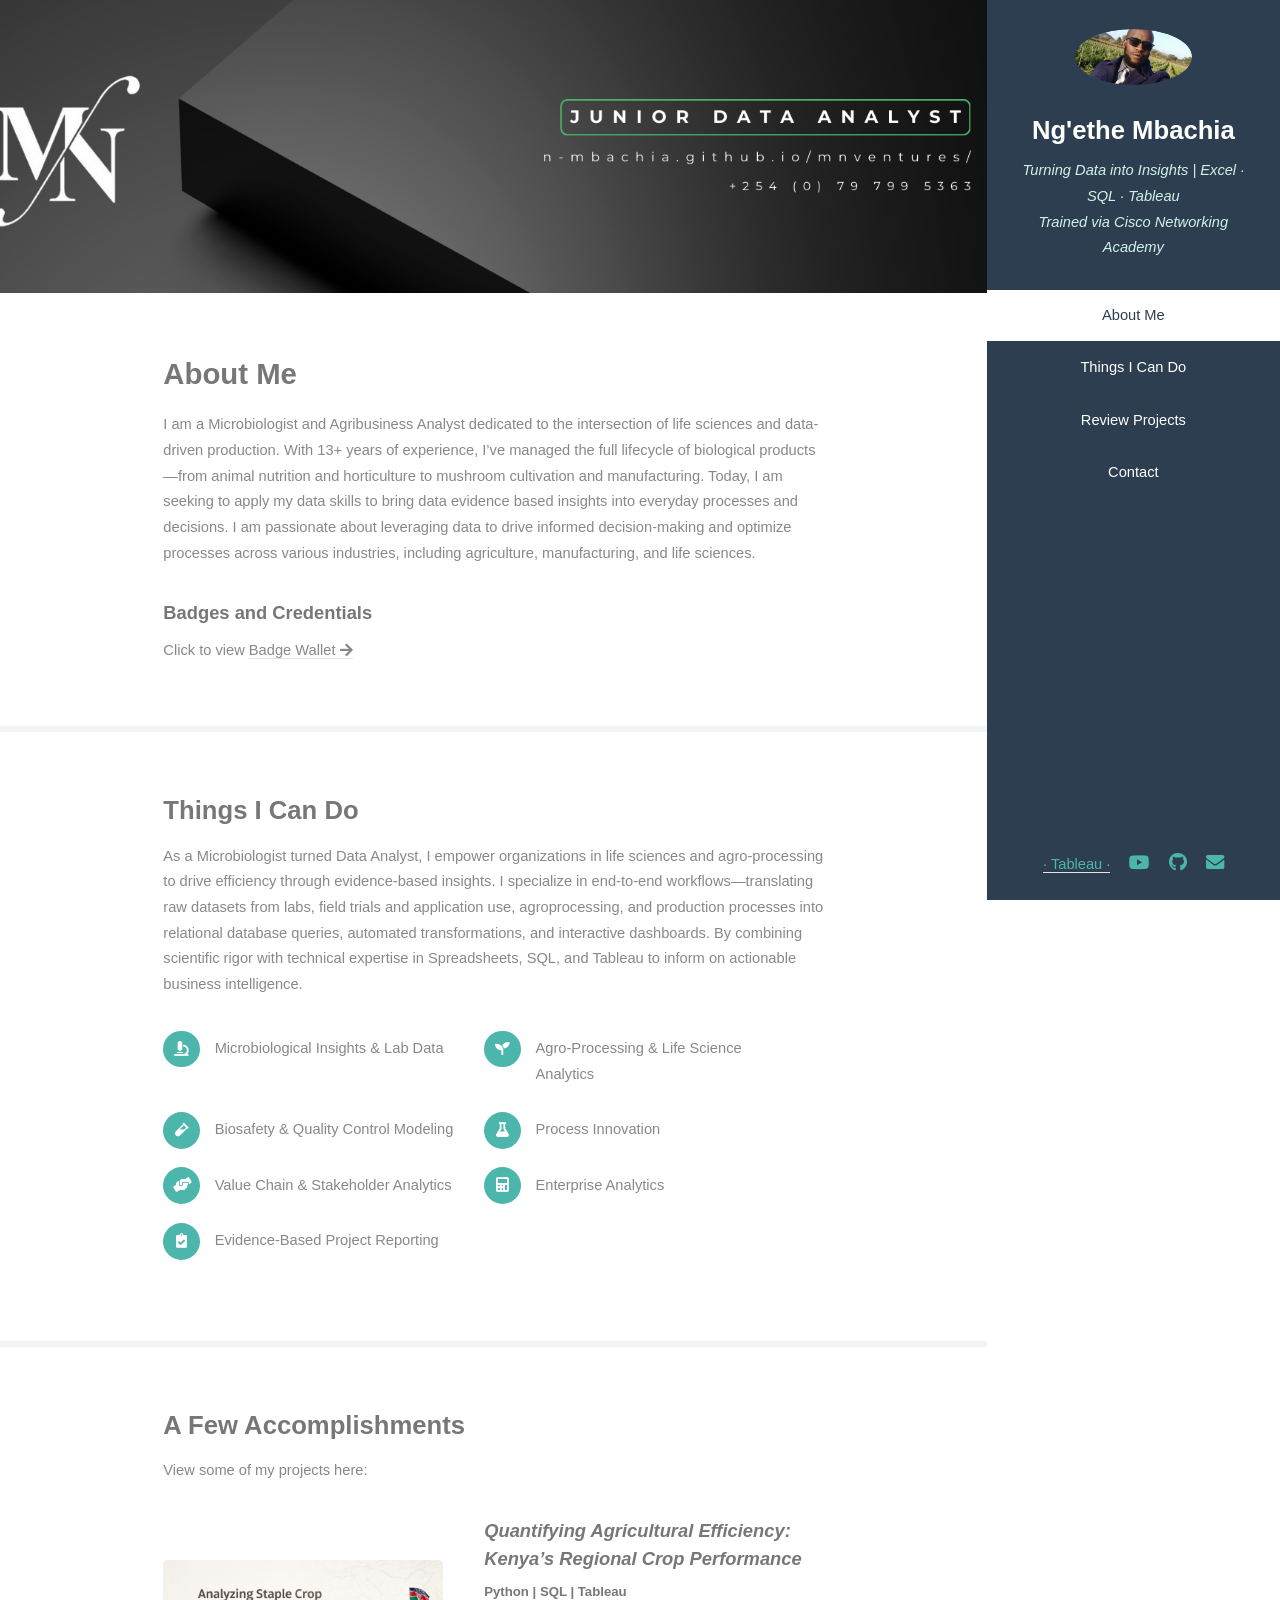
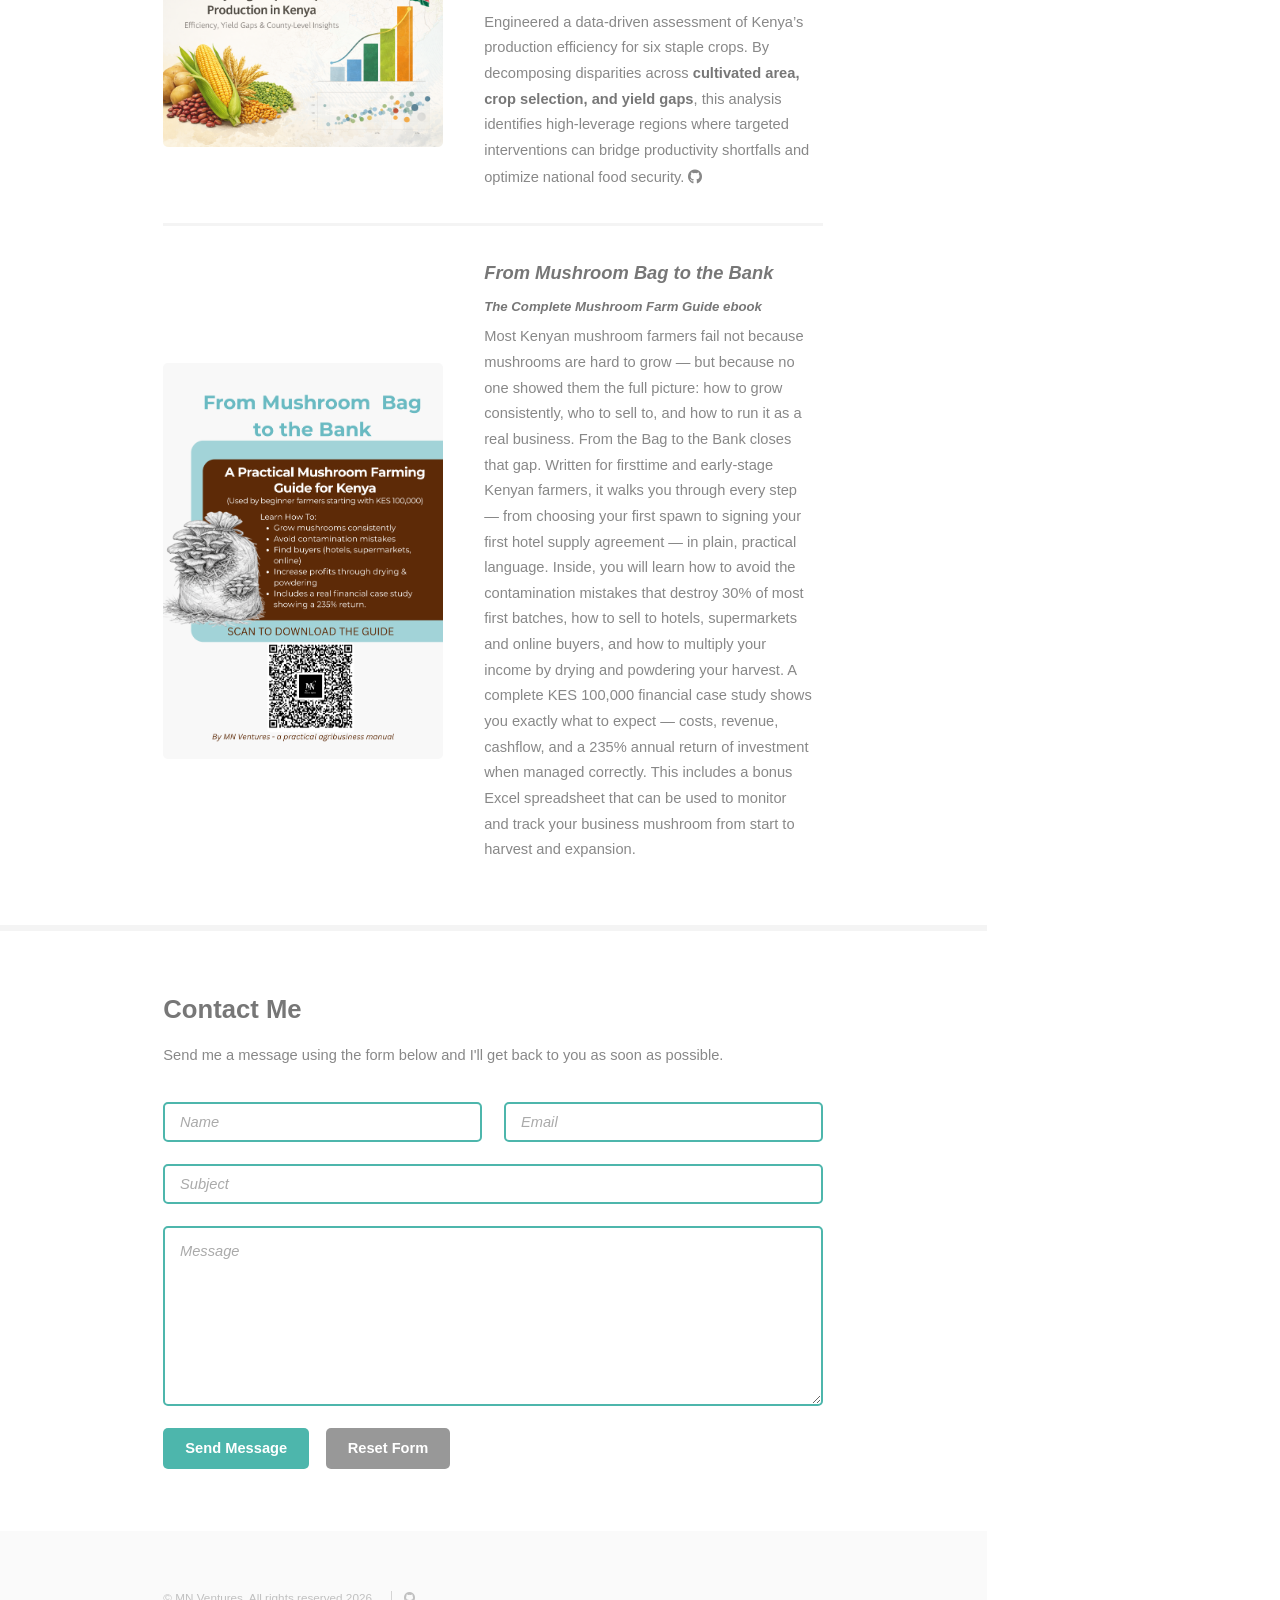
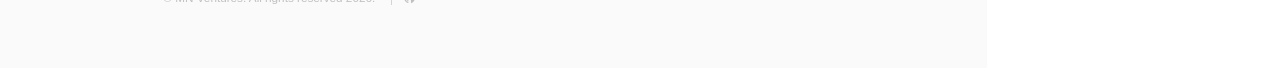
==== commit 87864b83: "link to mushroom guide added" ====
--- a/index.html
+++ b/index.html
@@ -138,15 +138,32 @@
 												</p>														
 											</div>	
 										</article>
-										<!--
+										<!-- Mushroom Blue from the bag to the bank ebook -->
 										<article>
-											<a href="#" class="image"><img src="images/pic02.jpg" alt="" /></a>
+											<a href="#" class="image"><img src="images/flyer_mbl.png" alt="" /></a>
 											<div class="inner">
-												<h4><em>Terraformed a small moon</em></h4>
-												<h5><em>Python · SQL · Tableau</em></h5>
-												<p>Integer eu ante ornare amet commetus vestibulum blandit integer in curae ac faucibus integer adipiscing ornare amet.</p>
+												<h4><em>From Mushroom Bag to the Bank</em></h4>
+												<h5><em>The Complete Mushroom Farm Guide ebook</em></h5>
+												<p>
+													Most Kenyan mushroom farmers fail not because mushrooms
+													are hard to grow — but because no one showed them the full
+													picture: how to grow consistently, who to sell to, and how
+													to run it as a real business.
+													From the Bag to the Bank closes that gap. Written for firsttime and early-stage Kenyan farmers, it walks you through
+													every step — from choosing your first spawn to signing your
+													first hotel supply agreement — in plain, practical language.
+													Inside, you will learn how to avoid the contamination mistakes
+													that destroy 30% of most first batches, how to sell to hotels,
+													supermarkets and online buyers, and how to multiply your
+													income by drying and powdering your harvest.
+													A complete KES 100,000 financial case study shows you
+													exactly what to expect — costs, revenue, cashflow, and a
+													235% annual return of investment when managed correctly.
+													This includes a bonus Excel spreadsheet that can be used to monitor and track your business mushroom from start to harvest and expansion. 
+												</p>
 											</div>
 										</article>
+										<!--										
 										<article>
 											<a href="#" class="image"><img src="images/pic03.jpg" alt="" /></a>
 											<div class="inner">
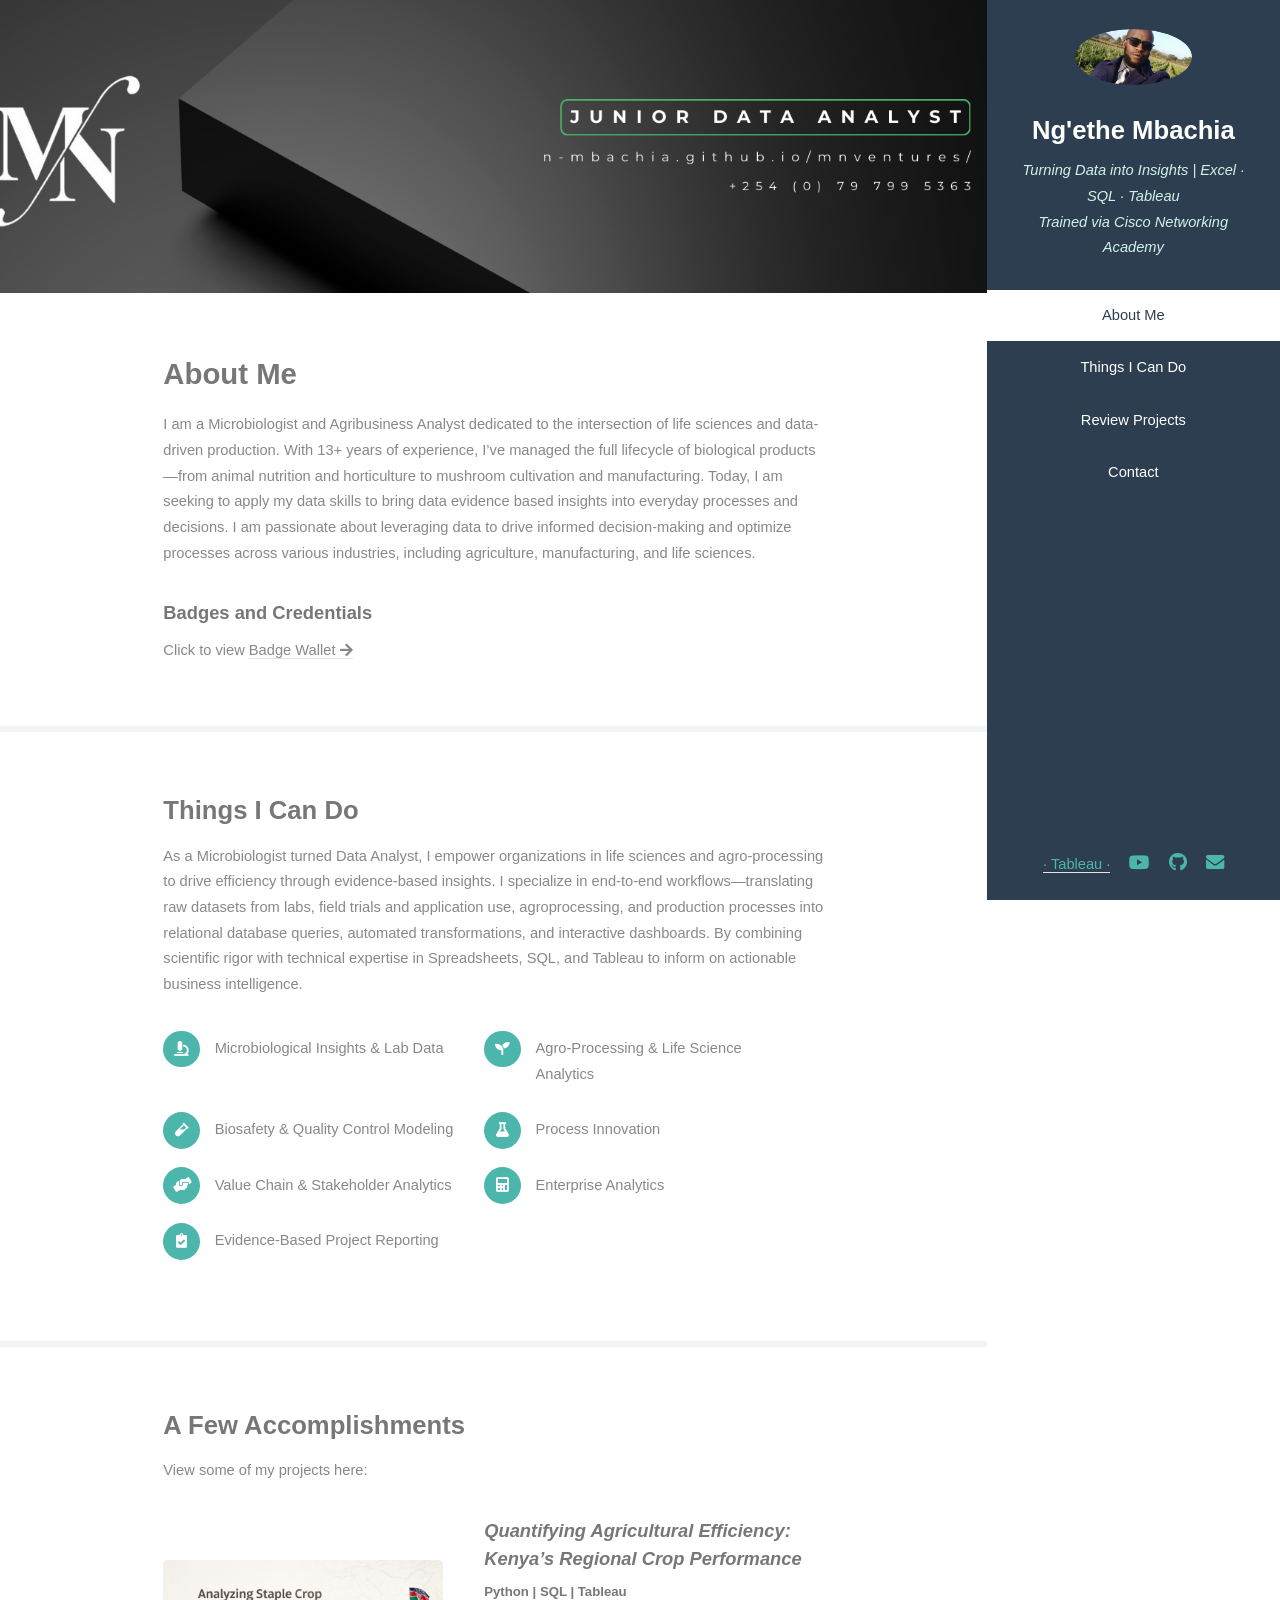
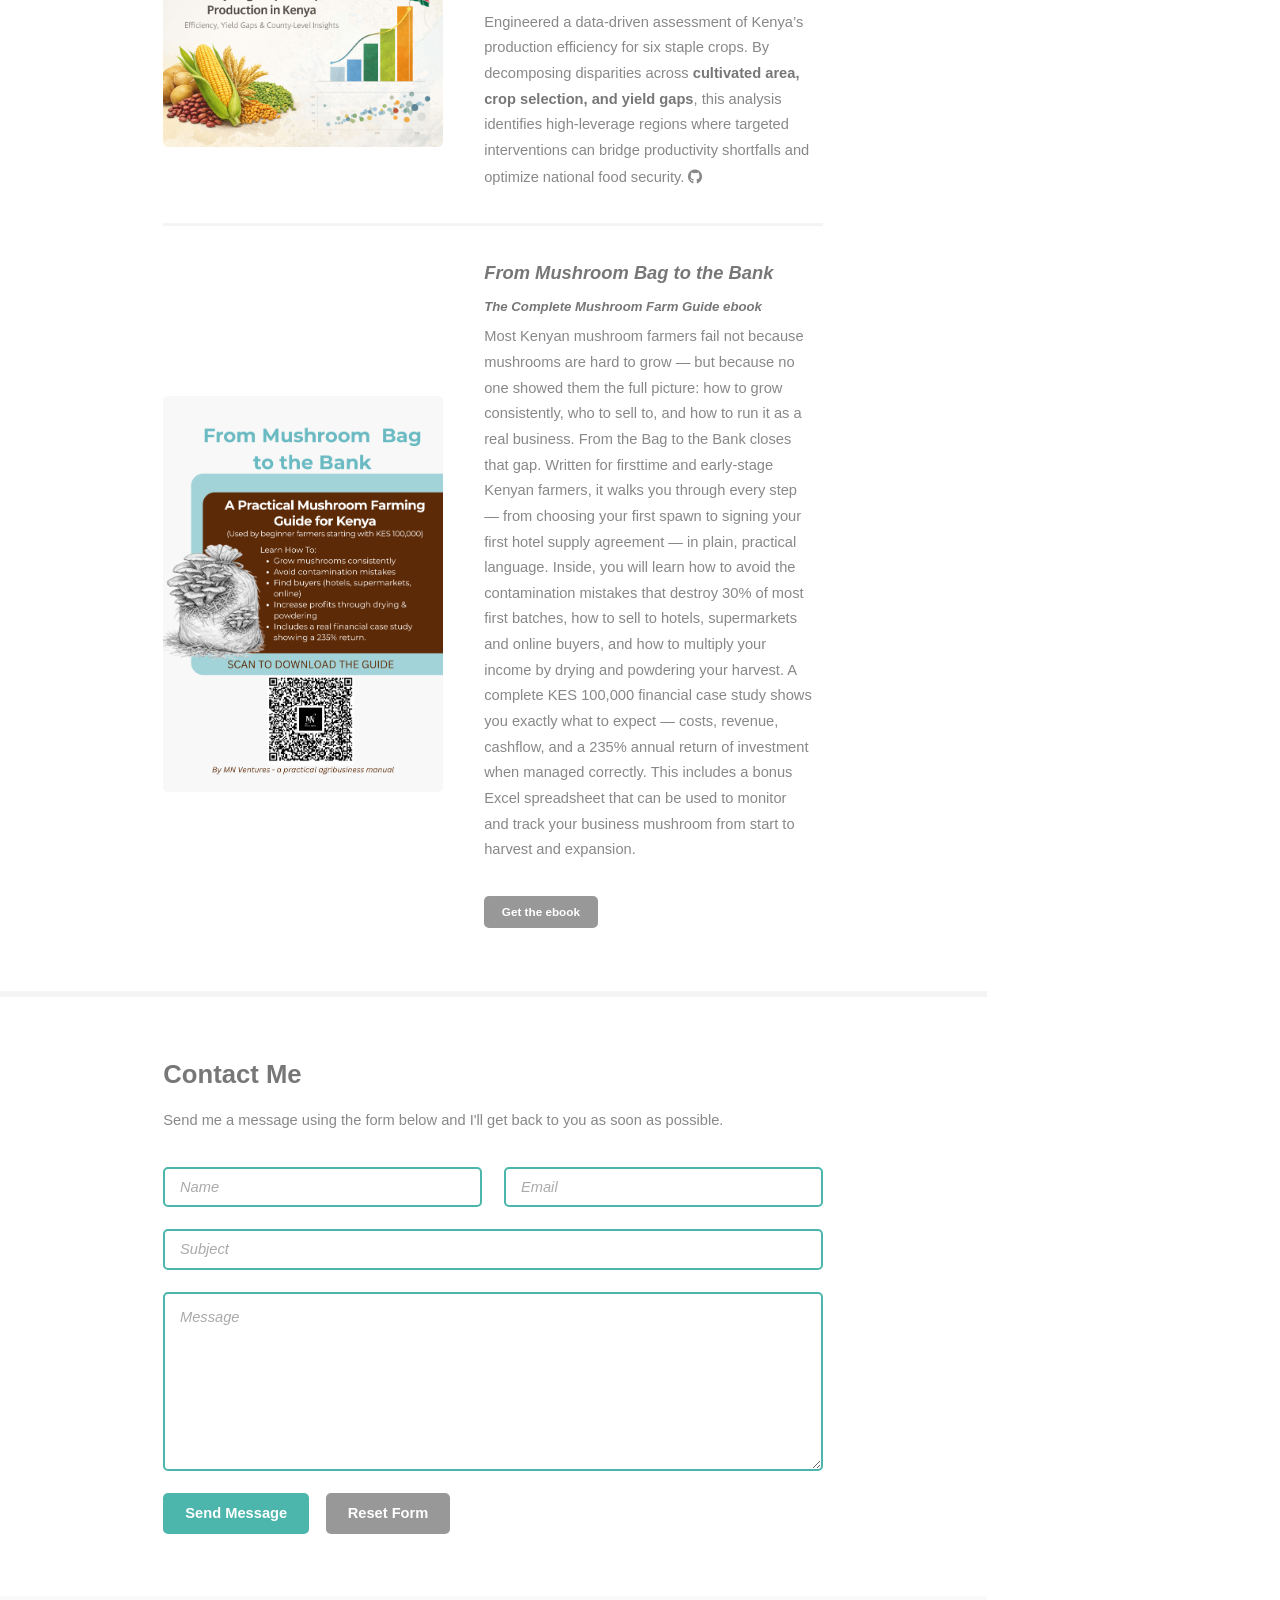
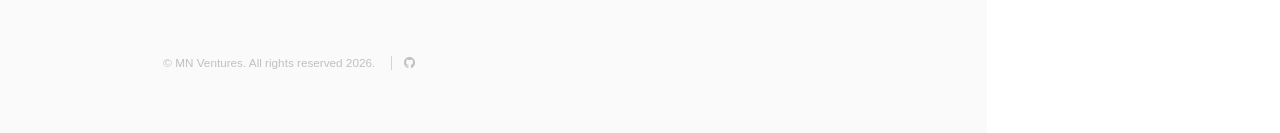
==== commit 13947ce2: "ebook synopsis and form page added" ====
--- a/index.html
+++ b/index.html
@@ -10,7 +10,7 @@
 		<meta charset="utf-8" />
 		<meta name="viewport" content="width=device-width, initial-scale=1" />
 		<meta name="description" content="MN Ventures - Ng'ethe Mbachia | Data Analytics Portfolio. Microbiologist turned Data Analyst specializing in Excel, SQL, Tableau for agriculture, manufacturing, and life sciences." />
-		<meta name="keywords" content="data analytics, microbiology, agriculture, SQL, Tableau, Excel, business intelligence, life sciences, agro-processing, Kenya" />
+		<meta name="keywords" content="data analytics, mushroom, farming, kenya, microbiology, agriculture, SQL, Tableau, Excel, business intelligence, life sciences, agro-processing, Kenya" />
 		<meta name="author" content="Ng'ethe Mbachia" />
 		<meta property="og:title" content="MN Ventures - Data Analytics Portfolio" />
 		<meta property="og:description" content="Microbiologist turned Data Analyst specializing in data-driven insights for agriculture, manufacturing, and life sciences." />
@@ -139,8 +139,8 @@
 											</div>	
 										</article>
 										<!-- Mushroom Blue from the bag to the bank ebook -->
-										<article>
-											<a href="#" class="image"><img src="images/flyer_mbl.png" alt="" /></a>
+										<article>
+											<a href="Mushroom_Ebook_Form.html" class="image" title="Open the Mushroom eBook form"><img src="images/flyer_mbl.png" alt="" /></a>
 											<div class="inner">
 												<h4><em>From Mushroom Bag to the Bank</em></h4>
 												<h5><em>The Complete Mushroom Farm Guide ebook</em></h5>
@@ -156,13 +156,16 @@
 													that destroy 30% of most first batches, how to sell to hotels,
 													supermarkets and online buyers, and how to multiply your
 													income by drying and powdering your harvest.
-													A complete KES 100,000 financial case study shows you
-													exactly what to expect — costs, revenue, cashflow, and a
-													235% annual return of investment when managed correctly.
-													This includes a bonus Excel spreadsheet that can be used to monitor and track your business mushroom from start to harvest and expansion. 
-												</p>
-											</div>
-										</article>
+													A complete KES 100,000 financial case study shows you
+													exactly what to expect — costs, revenue, cashflow, and a
+													235% annual return of investment when managed correctly.
+													This includes a bonus Excel spreadsheet that can be used to monitor and track your business mushroom from start to harvest and expansion. 
+												</p>
+												<p>
+													<a href="Mushroom_Ebook_Form.html" class="button small" title="Open the Mushroom eBook form">Get the ebook</a>
+												</p>
+											</div>
+										</article>
 										<!--										
 										<article>
 											<a href="#" class="image"><img src="images/pic03.jpg" alt="" /></a>
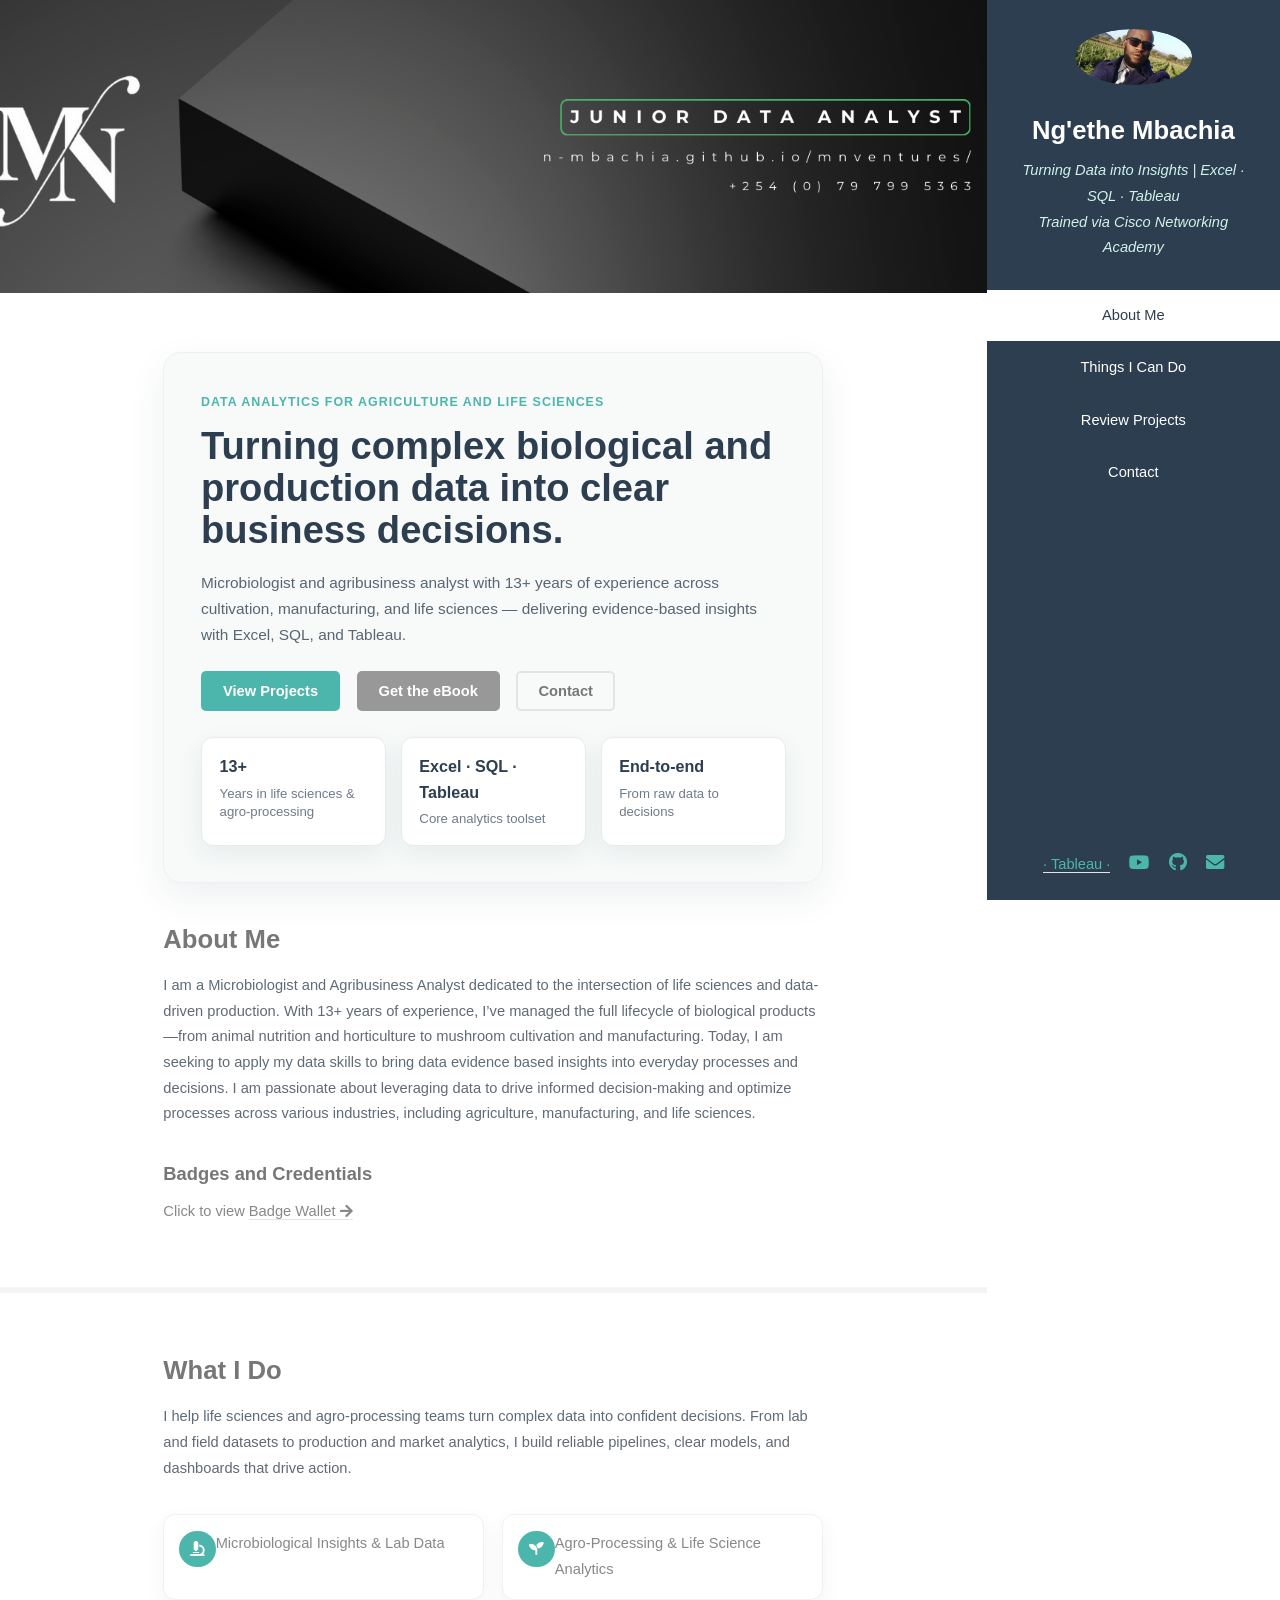
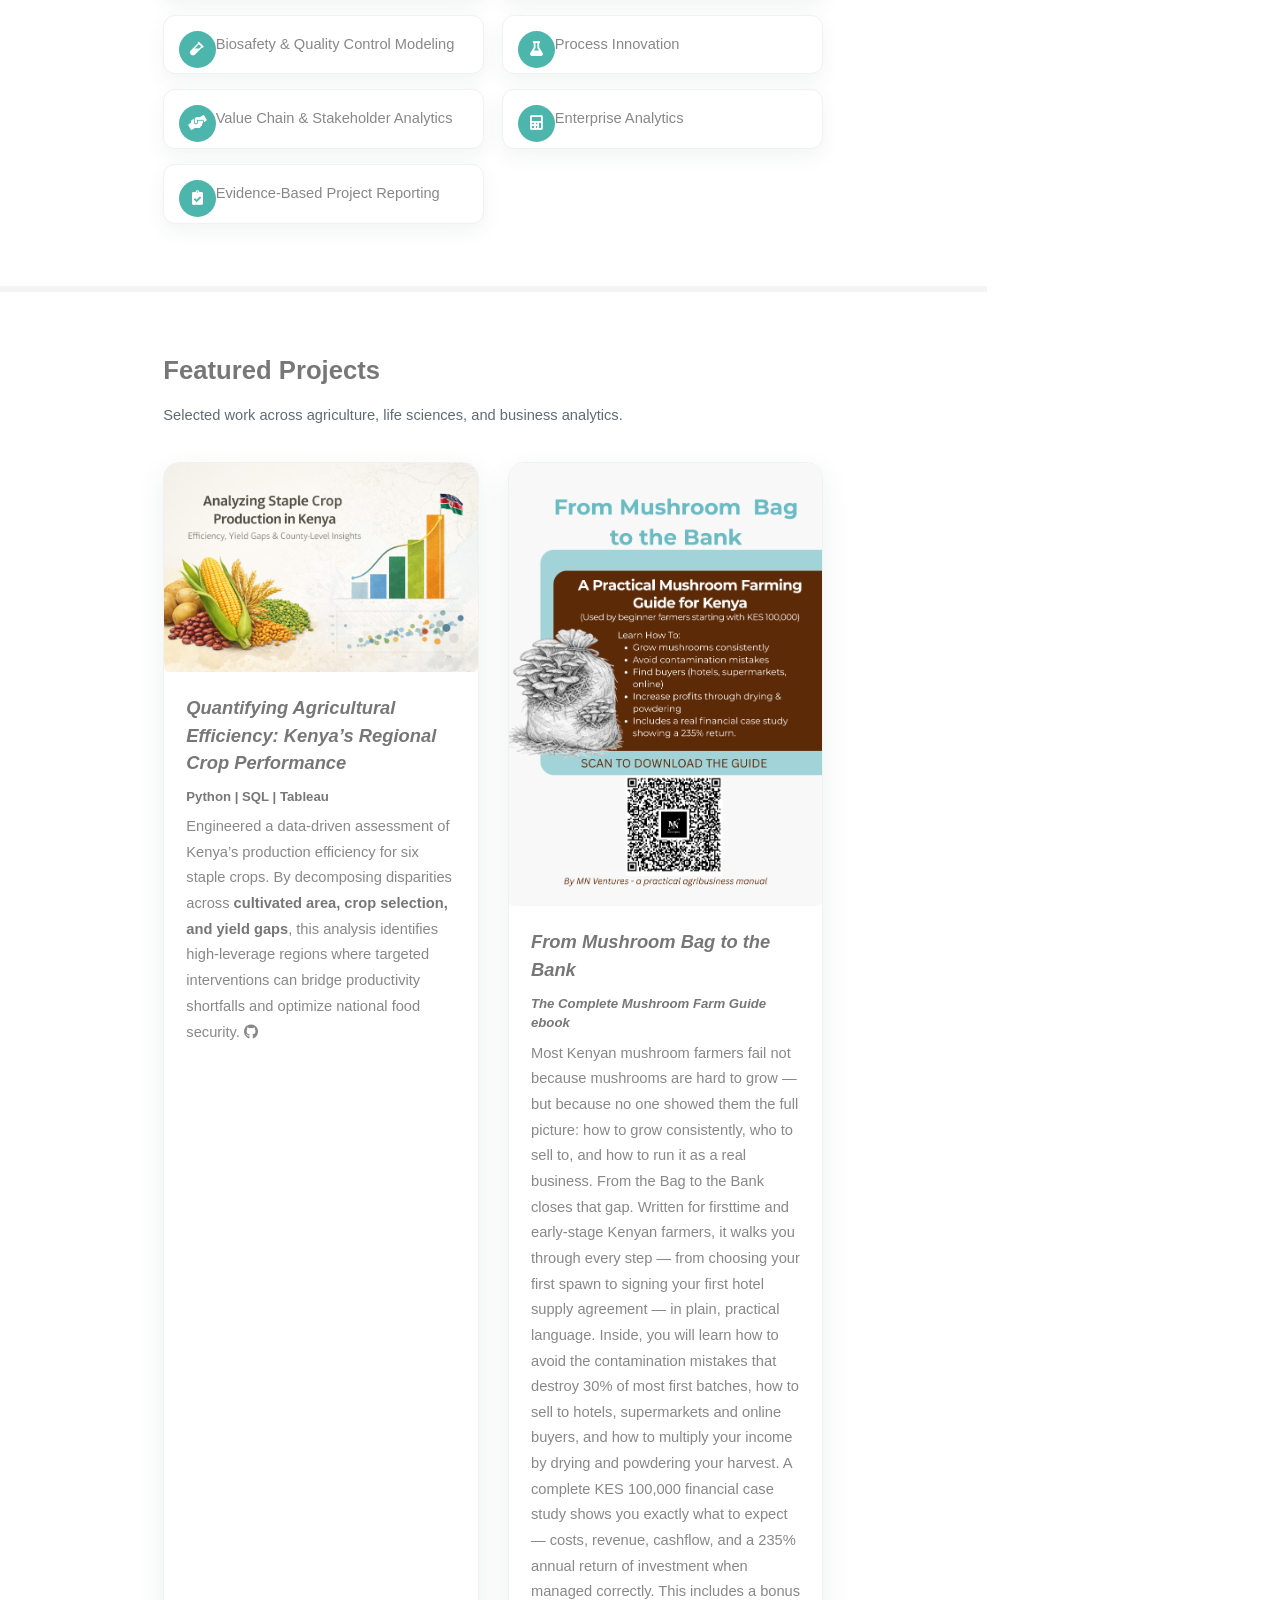
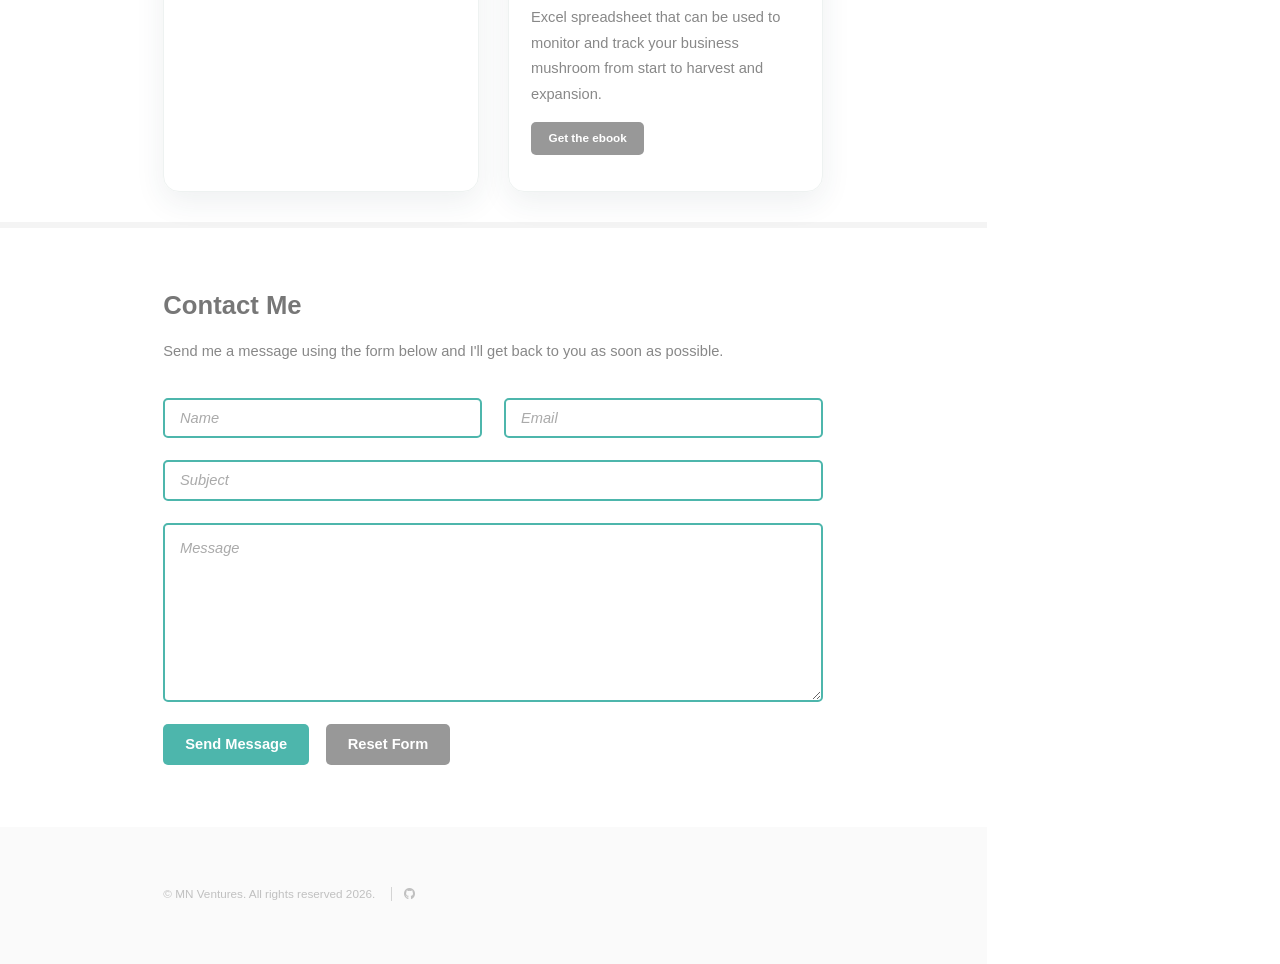
==== commit 974e08c7: "modernized landing page look" ====
--- a/index.html
+++ b/index.html
@@ -64,16 +64,39 @@
 
 						<!-- One -->
 							<section id="one">
-								<div class="image main" data-position="center">
-									<img src="images/mn_webBanner1.png" alt="MN Ventures - Data Analytics Portfolio Banner" />
-								</div>
-								<div class="container">
-									<header class="major"></header>
-									<h2>About Me</h2>								
-										<!-- Write about yourself -->
-										<p>
-											I am a Microbiologist and Agribusiness Analyst dedicated to the intersection of life sciences and data-driven production. With 13+ years of experience, I’ve managed the full lifecycle of biological products—from animal nutrition and horticulture to mushroom cultivation and manufacturing. Today, I am seeking to apply my data skills to bring data evidence based insights into everyday processes and decisions. I am passionate about leveraging data to drive informed decision-making and optimize processes across various industries, including agriculture, manufacturing, and life sciences.</p>
-										<h4>Badges and Credentials</h4>								
+								<div class="image main" data-position="center">
+									<img src="images/mn_webBanner1.png" alt="MN Ventures - Data Analytics Portfolio Banner" />
+								</div>
+								<div class="container">
+									<header class="major hero-intro">
+										<p class="eyebrow">Data analytics for agriculture and life sciences</p>
+										<h2 class="hero-title">Turning complex biological and production data into clear business decisions.</h2>
+										<p class="hero-lead">Microbiologist and agribusiness analyst with 13+ years of experience across cultivation, manufacturing, and life sciences — delivering evidence-based insights with Excel, SQL, and Tableau.</p>
+										<ul class="actions hero-actions">
+											<li><a href="#three" class="button primary">View Projects</a></li>
+											<li><a href="mushroom_ebook_form.html" class="button">Get the eBook</a></li>
+											<li><a href="#four" class="button alt">Contact</a></li>
+										</ul>
+										<div class="stat-grid">
+											<div class="stat-card">
+												<span class="stat-value">13+</span>
+												<span class="stat-label">Years in life sciences & agro-processing</span>
+											</div>
+											<div class="stat-card">
+												<span class="stat-value">Excel · SQL · Tableau</span>
+												<span class="stat-label">Core analytics toolset</span>
+											</div>
+											<div class="stat-card">
+												<span class="stat-value">End-to-end</span>
+												<span class="stat-label">From raw data to decisions</span>
+											</div>
+										</div>
+									</header>
+									<h3>About Me</h3>								
+										<!-- Write about yourself -->
+										<p class="section-lead">
+											I am a Microbiologist and Agribusiness Analyst dedicated to the intersection of life sciences and data-driven production. With 13+ years of experience, I’ve managed the full lifecycle of biological products—from animal nutrition and horticulture to mushroom cultivation and manufacturing. Today, I am seeking to apply my data skills to bring data evidence based insights into everyday processes and decisions. I am passionate about leveraging data to drive informed decision-making and optimize processes across various industries, including agriculture, manufacturing, and life sciences.</p>
+										<h4>Badges and Credentials</h4>								
 										<!-- Badge  image to remove if link works-->
 										<!-- img src="images/da-essentials.png" alt="Credly Badge" style="width:180px;height:180px;"/ -->
 										
@@ -86,36 +109,35 @@
 										<p>Click to view <a 
 											href="https://www.credly.com/users/ng-ethe-mbachia/badges#credly" 
 											target="_blank" rel="noopener noreferrer">Badge Wallet <i class="icon solid fa-arrow-right"></i></a>                                        
-										</p>
-									</header>							
+										</p>
 							</section>
 
 						<!-- Two -->
-							<section id="two">
-								<div class="container">
-									<h3>Things I Can Do</h3>
-									<p>As a Microbiologist turned Data Analyst, I empower organizations in life sciences and agro-processing to drive efficiency through evidence-based insights. I specialize in end-to-end workflows—translating raw datasets from labs, field trials and application use, agroprocessing, and production processes into relational database queries, automated transformations, and interactive dashboards. By combining scientific rigor with technical expertise in Spreadsheets, SQL, and Tableau to inform on actionable business intelligence.</p>
-									<ul class="feature-icons">
-										<li class="icon solid fa-microscope">Microbiological Insights & Lab Data</li>
-										<li class="icon solid fa-seedling">Agro-Processing & Life Science Analytics</li>
-										<li class="icon solid fa-vial">Biosafety & Quality Control Modeling</li>
-										<li class="icon solid fa-flask">Process Innovation</li>
-										<li class="icon solid fa-hands-helping">Value Chain & Stakeholder Analytics</li>
-										<li class="icon solid fa-calculator">Enterprise Analytics</li>
-										<li class="icon solid fa-clipboard-check">Evidence-Based Project Reporting</li>
+							<section id="two">
+								<div class="container">
+									<h3>What I Do</h3>
+									<p class="section-lead">I help life sciences and agro-processing teams turn complex data into confident decisions. From lab and field datasets to production and market analytics, I build reliable pipelines, clear models, and dashboards that drive action.</p>
+									<ul class="feature-icons modern">
+										<li class="icon solid fa-microscope">Microbiological Insights & Lab Data</li>
+										<li class="icon solid fa-seedling">Agro-Processing & Life Science Analytics</li>
+										<li class="icon solid fa-vial">Biosafety & Quality Control Modeling</li>
+										<li class="icon solid fa-flask">Process Innovation</li>
+										<li class="icon solid fa-hands-helping">Value Chain & Stakeholder Analytics</li>
+										<li class="icon solid fa-calculator">Enterprise Analytics</li>
+										<li class="icon solid fa-clipboard-check">Evidence-Based Project Reporting</li>
 									</ul>
 								</div>
 							</section>
 
 						<!-- Three -->
-							<section id="three">
-								<div class="container">
-									<h3>A Few Accomplishments</h3>
-									<p>View some of my projects here:</p>
-									<div class="features">
-										<article>
-											<a href="https://github.com/n-mbachia/projects_data/blob/main/agric_project/reports/mn_ke_agri_analytics.pdf"
-												target="_blank"
+							<section id="three">
+								<div class="container">
+									<h3>Featured Projects</h3>
+									<p class="section-lead">Selected work across agriculture, life sciences, and business analytics.</p>
+									<div class="features modern">
+										<article>
+											<a href="https://github.com/n-mbachia/projects_data/blob/main/agric_project/reports/mn_ke_agri_analytics.pdf"
+												target="_blank"
 												rel="noopener noreferrer"
 												class="image">
 												<img src="images/crop_yield_cover.png" alt="Kenya Agriculture Data Analysis Project Cover" />
@@ -138,9 +160,9 @@
 												</p>														
 											</div>	
 										</article>
-										<!-- Mushroom Blue from the bag to the bank ebook -->
+										<!-- Mushroom Blue from the bag to the bank ebook -->
 										<article>
-											<a href="Mushroom_Ebook_Form.html" class="image" title="Open the Mushroom eBook form"><img src="images/flyer_mbl.png" alt="" /></a>
+											<a href="mushroom_ebook_form.html" class="image" title="Open the Mushroom eBook form"><img src="images/flyer_mbl.png" alt="From the Bag to the Bank ebook cover" /></a>
 											<div class="inner">
 												<h4><em>From Mushroom Bag to the Bank</em></h4>
 												<h5><em>The Complete Mushroom Farm Guide ebook</em></h5>
@@ -156,16 +178,16 @@
 													that destroy 30% of most first batches, how to sell to hotels,
 													supermarkets and online buyers, and how to multiply your
 													income by drying and powdering your harvest.
-													A complete KES 100,000 financial case study shows you
-													exactly what to expect — costs, revenue, cashflow, and a
-													235% annual return of investment when managed correctly.
-													This includes a bonus Excel spreadsheet that can be used to monitor and track your business mushroom from start to harvest and expansion. 
-												</p>
-												<p>
-													<a href="Mushroom_Ebook_Form.html" class="button small" title="Open the Mushroom eBook form">Get the ebook</a>
-												</p>
-											</div>
-										</article>
+													A complete KES 100,000 financial case study shows you
+													exactly what to expect — costs, revenue, cashflow, and a
+													235% annual return of investment when managed correctly.
+													This includes a bonus Excel spreadsheet that can be used to monitor and track your business mushroom from start to harvest and expansion. 
+												</p>
+												<p>
+													<a href="mushroom_ebook_form.html" class="button small" title="Open the Mushroom eBook form">Get the ebook</a>
+												</p>
+											</div>
+										</article>
 										<!--										
 										<article>
 											<a href="#" class="image"><img src="images/pic03.jpg" alt="" /></a>
--- a/assets/css/main.css
+++ b/assets/css/main.css
@@ -3393,6 +3393,164 @@
 
 /* Utility */
 
-	.hp-hidden {
-		display: none;
-	}
+.hp-hidden {
+	display: none;
+}
+
+/* Modern enhancements */
+
+.hero-intro {
+	background: #f7faf9;
+	border: 1px solid #edf2f1;
+	border-radius: 18px;
+	box-shadow: 0 14px 36px rgba(44, 62, 80, 0.08);
+	padding: 2.5em;
+	margin-bottom: 2.5em;
+}
+
+.hero-intro .eyebrow {
+	color: #4db6ac;
+	font-size: 0.85em;
+	font-weight: 700;
+	letter-spacing: 0.08em;
+	text-transform: uppercase;
+	margin-bottom: 0.75em;
+}
+
+#one .hero-intro .hero-title {
+	color: #2C3E50;
+	font-size: 2.6em;
+	line-height: 1.1em;
+	margin-bottom: 0.5em;
+}
+
+#one .hero-intro .hero-lead {
+	color: #586673;
+	font-size: 1.05em;
+	font-weight: 400;
+	line-height: 1.7em;
+	margin-top: 0;
+	margin-bottom: 1.5em;
+}
+
+.hero-actions {
+	margin-bottom: 1.75em;
+}
+
+.stat-grid {
+	display: grid;
+	grid-template-columns: repeat(3, minmax(0, 1fr));
+	gap: 1em;
+}
+
+.stat-card {
+	background: #ffffff;
+	border: 1px solid #e6ecea;
+	border-radius: 12px;
+	padding: 1.1em 1.2em;
+	box-shadow: 0 8px 24px rgba(44, 62, 80, 0.08);
+}
+
+.stat-value {
+	display: block;
+	color: #2C3E50;
+	font-weight: 700;
+	font-size: 1.1em;
+}
+
+.stat-label {
+	display: block;
+	color: #6d7c88;
+	font-size: 0.9em;
+	line-height: 1.4em;
+	margin-top: 0.35em;
+}
+
+.section-lead {
+	max-width: 46rem;
+	color: #5f6b75;
+}
+
+ul.feature-icons.modern {
+	display: grid;
+	grid-template-columns: repeat(2, minmax(0, 1fr));
+	gap: 1em 1.25em;
+}
+
+ul.feature-icons.modern li {
+	width: 100%;
+	margin: 0;
+	padding: 1.1em 1.1em 1.1em 3.5em;
+	background: #ffffff;
+	border: 1px solid #eef2f1;
+	border-radius: 12px;
+	box-shadow: 0 8px 20px rgba(44, 62, 80, 0.06);
+}
+
+ul.feature-icons.modern li:before {
+	top: 1.05em;
+	left: 1em;
+}
+
+.features.modern {
+	display: grid;
+	grid-template-columns: repeat(2, minmax(0, 1fr));
+	gap: 2em;
+}
+
+.features.modern article {
+	border: 1px solid #eef2f1;
+	border-radius: 16px;
+	box-shadow: 0 10px 30px rgba(44, 62, 80, 0.08);
+	margin: 0;
+	padding: 0;
+	overflow: hidden;
+}
+
+.features.modern article .image {
+	display: block;
+	padding-right: 0;
+	width: 100%;
+}
+
+.features.modern article .inner {
+	display: block;
+	width: 100%;
+	padding: 1.5em;
+}
+
+.features.modern article .inner p {
+	margin-bottom: 1em;
+}
+
+@media screen and (max-width: 980px) {
+	.hero-intro {
+		padding: 2em;
+	}
+
+	#one .hero-intro .hero-title {
+		font-size: 2.1em;
+	}
+
+	.stat-grid {
+		grid-template-columns: 1fr;
+	}
+
+	ul.feature-icons.modern {
+		grid-template-columns: 1fr;
+	}
+
+	.features.modern {
+		grid-template-columns: 1fr;
+	}
+}
+
+@media screen and (max-width: 736px) {
+	.hero-intro {
+		padding: 1.5em;
+	}
+
+	#one .hero-intro .hero-title {
+		font-size: 1.8em;
+	}
+}
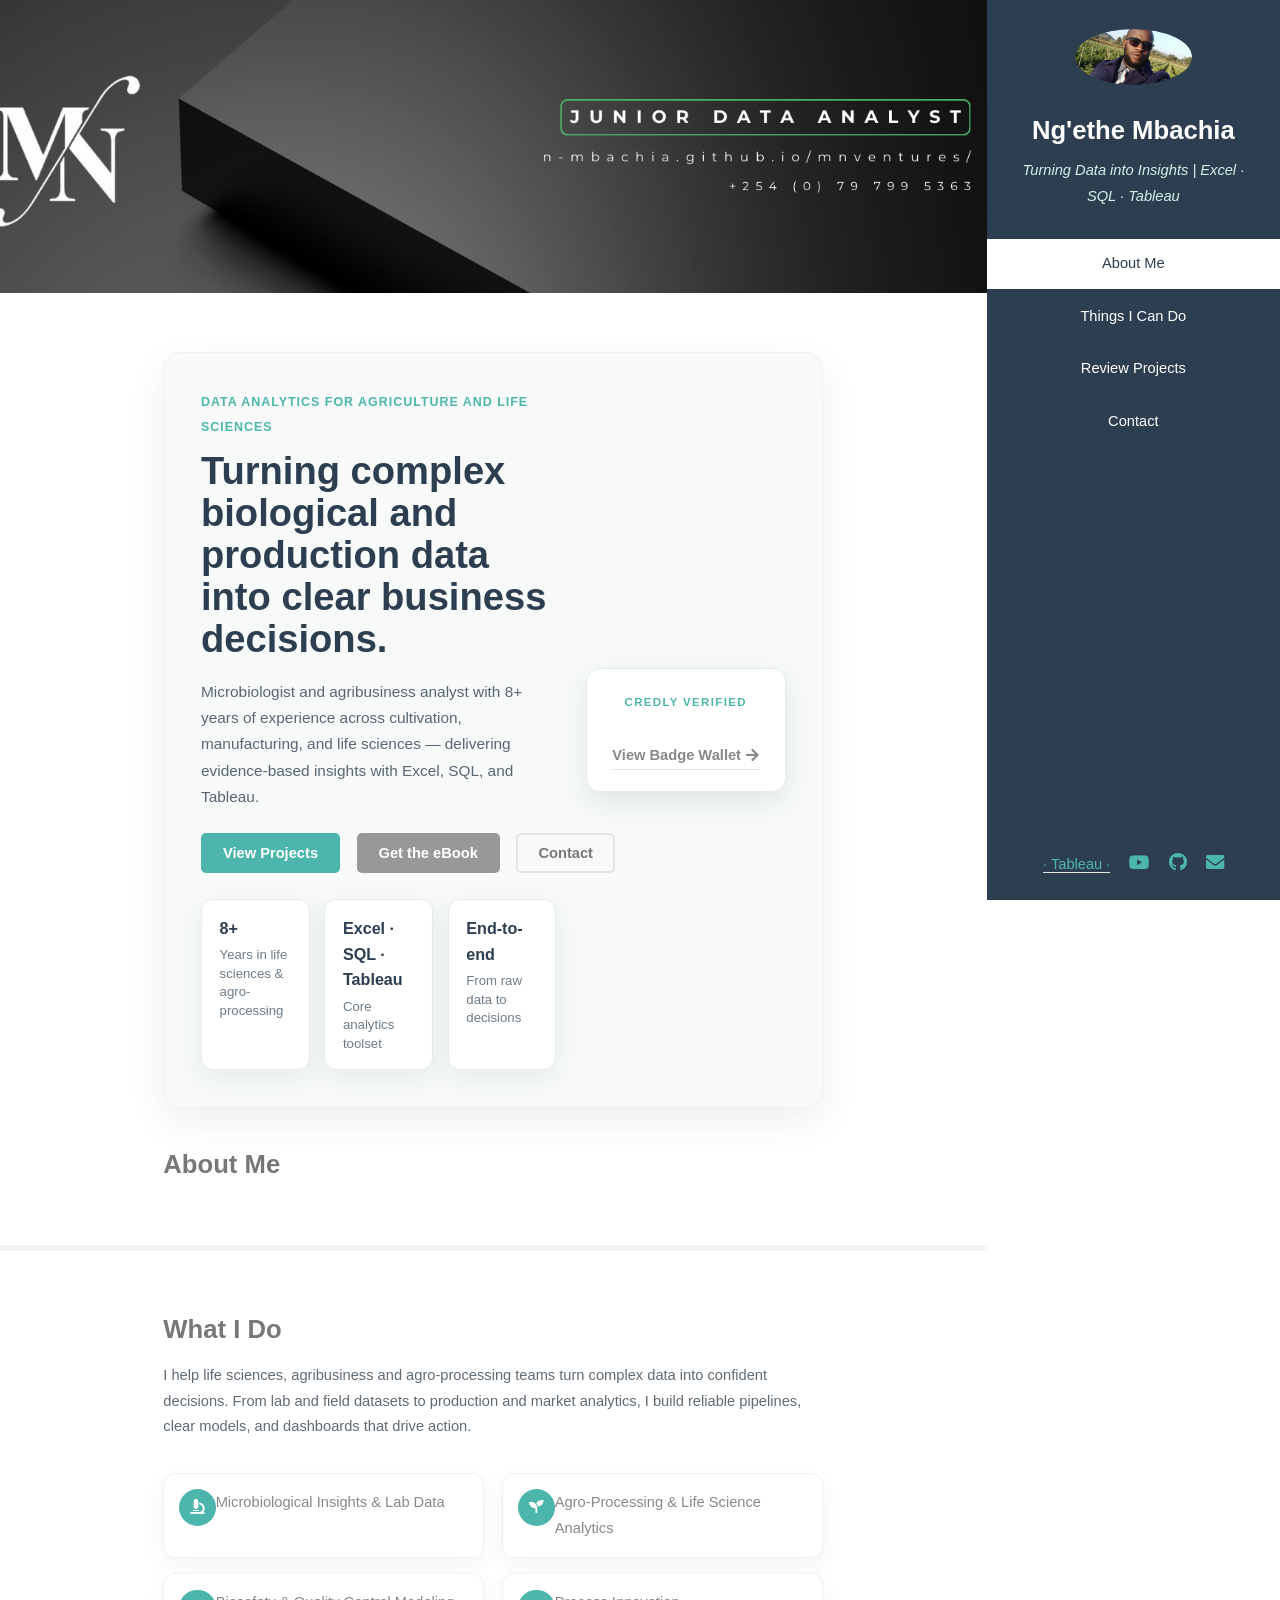
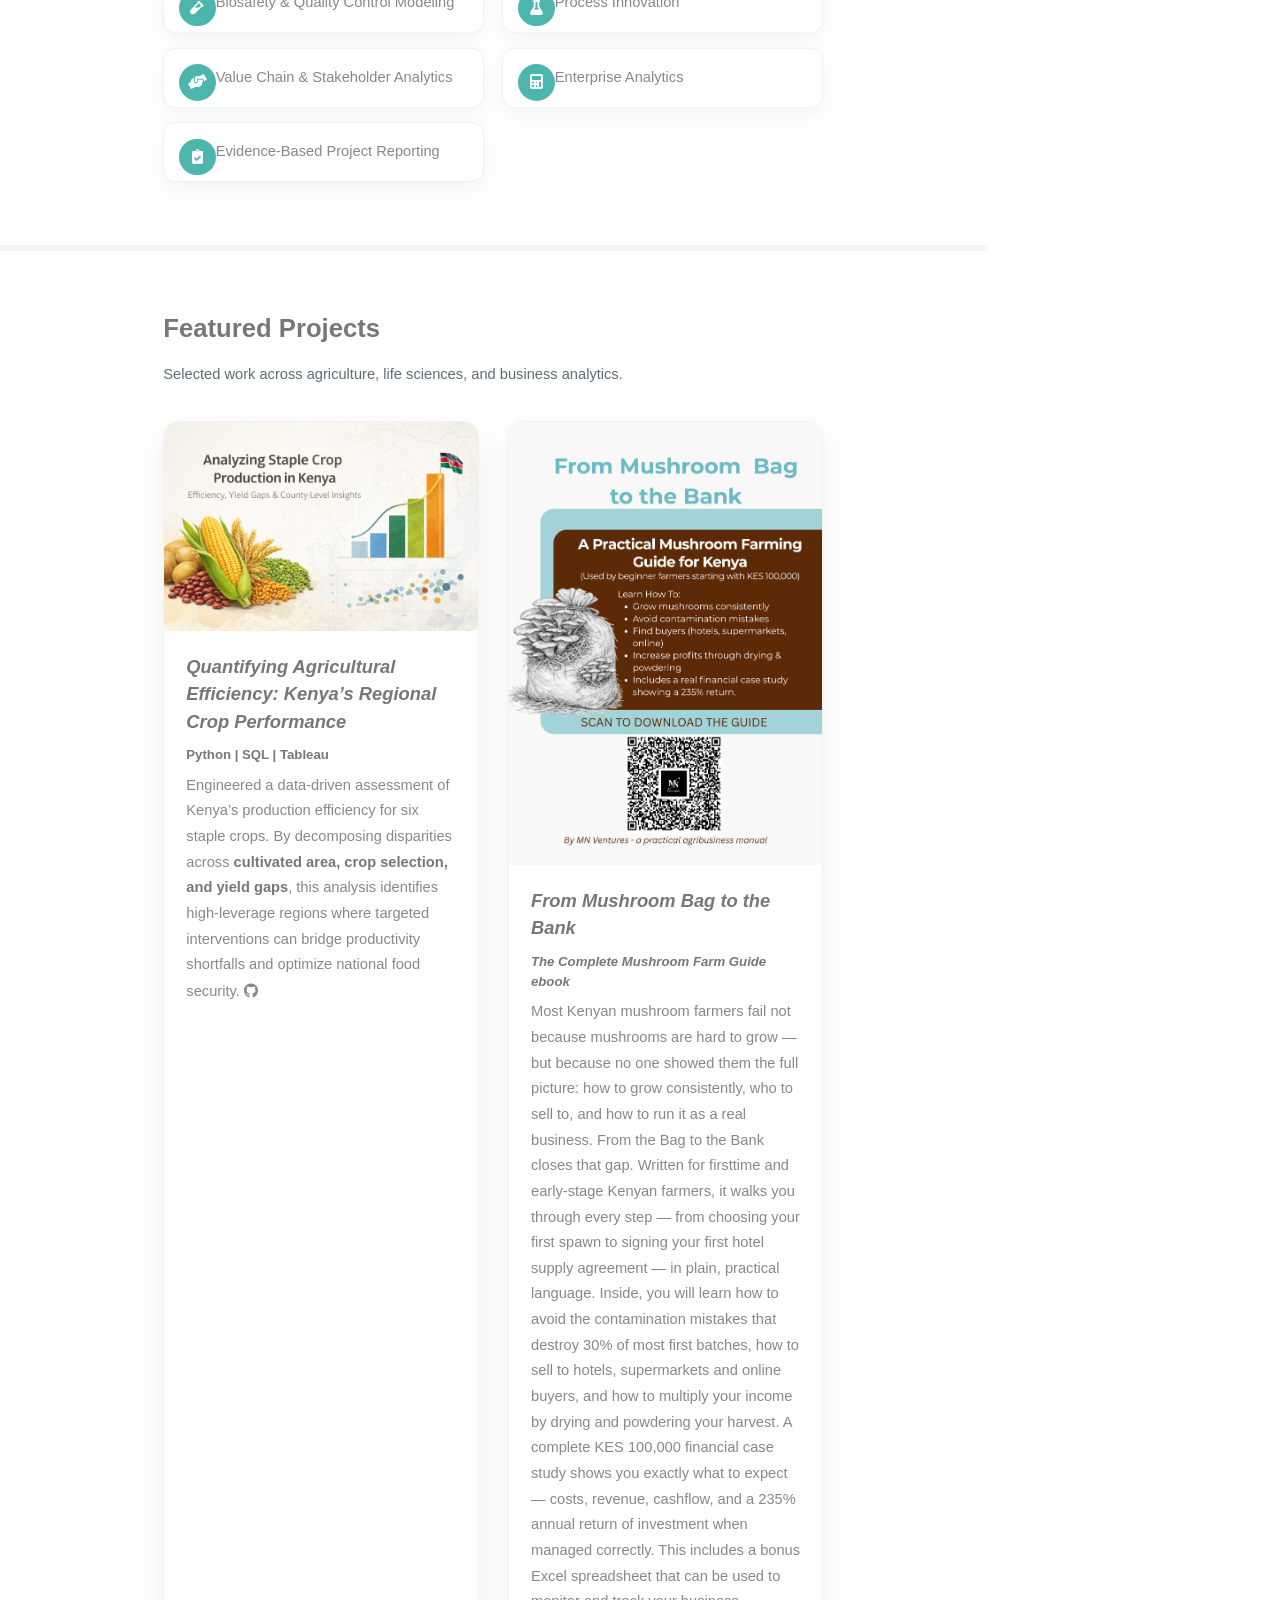
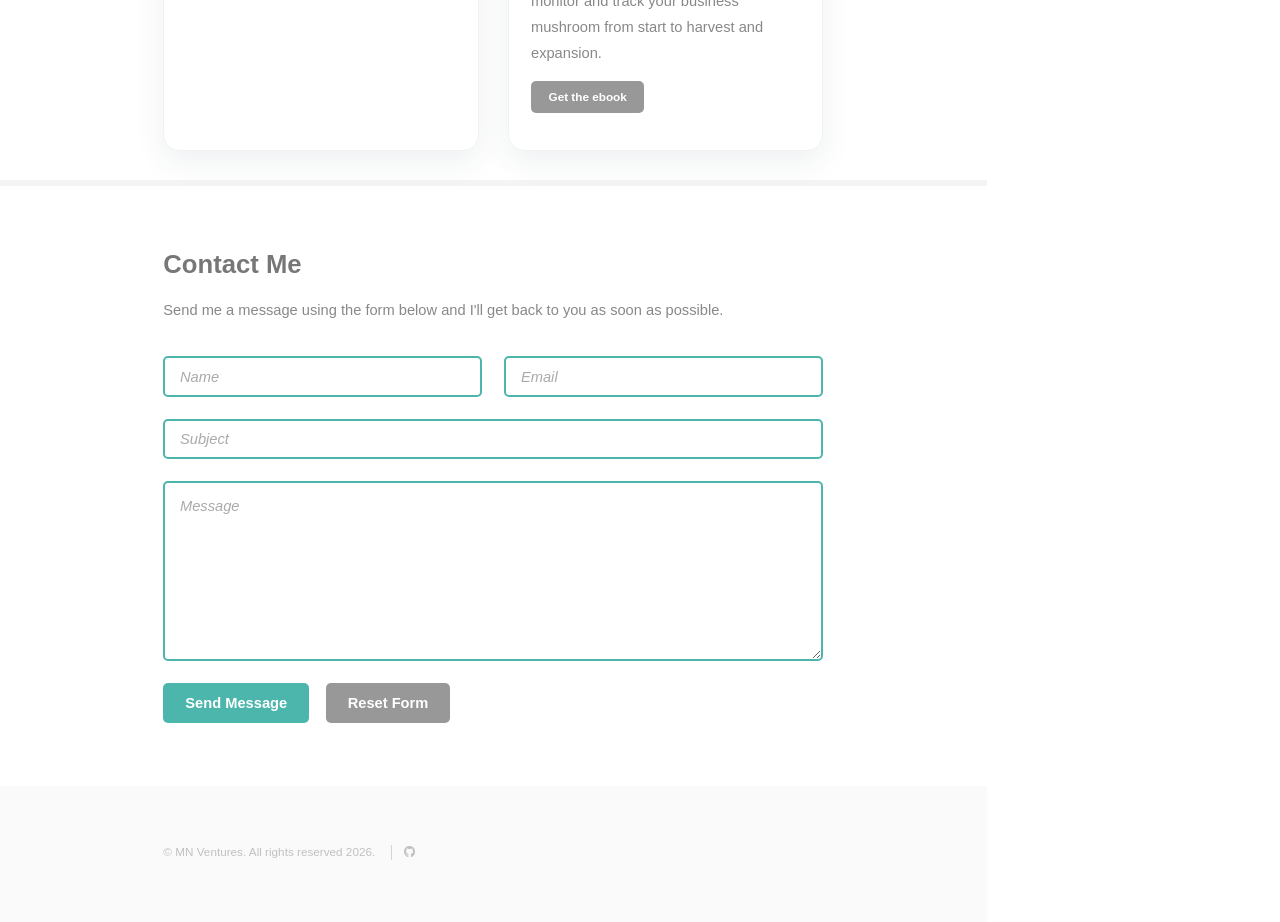
==== commit 139a9de7: "more UI and UXenhancements" ====
--- a/index.html
+++ b/index.html
@@ -32,8 +32,9 @@
 				<header>
 					<span class="image avatar"><img src="images/mn_profile.jpg" alt="Ng'ethe Mbachia - Data Analyst Profile Photo" /></span>
 					<h1 id="logo"><a href="#">Ng'ethe Mbachia</a></h1>
-					<p>Turning Data into Insights | Excel · SQL · Tableau<br />
-                    Trained via Cisco Networking Academy</p>
+					<p>
+						Turning Data into Insights | Excel · SQL · Tableau<br />
+                    </p>
 					
 				</header>
 				<nav id="nav">
@@ -64,80 +65,74 @@
 
 						<!-- One -->
 							<section id="one">
-								<div class="image main" data-position="center">
-									<img src="images/mn_webBanner1.png" alt="MN Ventures - Data Analytics Portfolio Banner" />
-								</div>
-								<div class="container">
-									<header class="major hero-intro">
-										<p class="eyebrow">Data analytics for agriculture and life sciences</p>
-										<h2 class="hero-title">Turning complex biological and production data into clear business decisions.</h2>
-										<p class="hero-lead">Microbiologist and agribusiness analyst with 13+ years of experience across cultivation, manufacturing, and life sciences — delivering evidence-based insights with Excel, SQL, and Tableau.</p>
-										<ul class="actions hero-actions">
-											<li><a href="#three" class="button primary">View Projects</a></li>
-											<li><a href="mushroom_ebook_form.html" class="button">Get the eBook</a></li>
-											<li><a href="#four" class="button alt">Contact</a></li>
-										</ul>
-										<div class="stat-grid">
-											<div class="stat-card">
-												<span class="stat-value">13+</span>
-												<span class="stat-label">Years in life sciences & agro-processing</span>
-											</div>
-											<div class="stat-card">
-												<span class="stat-value">Excel · SQL · Tableau</span>
-												<span class="stat-label">Core analytics toolset</span>
-											</div>
-											<div class="stat-card">
-												<span class="stat-value">End-to-end</span>
-												<span class="stat-label">From raw data to decisions</span>
-											</div>
-										</div>
-									</header>
-									<h3>About Me</h3>								
-										<!-- Write about yourself -->
-										<p class="section-lead">
-											I am a Microbiologist and Agribusiness Analyst dedicated to the intersection of life sciences and data-driven production. With 13+ years of experience, I’ve managed the full lifecycle of biological products—from animal nutrition and horticulture to mushroom cultivation and manufacturing. Today, I am seeking to apply my data skills to bring data evidence based insights into everyday processes and decisions. I am passionate about leveraging data to drive informed decision-making and optimize processes across various industries, including agriculture, manufacturing, and life sciences.</p>
-										<h4>Badges and Credentials</h4>								
-										<!-- Badge  image to remove if link works-->
-										<!-- img src="images/da-essentials.png" alt="Credly Badge" style="width:180px;height:180px;"/ -->
-										
-										<!-- Credly Badge Embed Code -->
-										<div data-iframe-width="150" data-iframe-height="270" 
-											data-share-badge-id="2eac99a5-bf9e-4d11-9ef1-159c6ebd3b46" 
-											data-share-badge-host="https://www.credly.com"></div>
-											
-										<!-- Link to digital badge wallet -->
-										<p>Click to view <a 
-											href="https://www.credly.com/users/ng-ethe-mbachia/badges#credly" 
-											target="_blank" rel="noopener noreferrer">Badge Wallet <i class="icon solid fa-arrow-right"></i></a>                                        
-										</p>
+								<div class="image main" data-position="center">
+									<img src="images/mn_webBanner1.png" alt="MN Ventures - Data Analytics Portfolio Banner" />
+								</div>
+								<div class="container">
+									<header class="major hero-intro">
+										<div class="hero-intro-grid">
+											<div class="hero-copy">
+												<p class="eyebrow">Data analytics for agriculture and life sciences</p>
+												<h2 class="hero-title">Turning complex biological and production data into clear business decisions.</h2>
+												<p class="hero-lead">Microbiologist and agribusiness analyst with 8+ years of experience across cultivation, manufacturing, and life sciences — delivering evidence-based insights with Excel, SQL, and Tableau.</p>
+												<ul class="actions hero-actions">
+													<li><a href="#three" class="button primary">View Projects</a></li>
+													<li><a href="mushroom_ebook_form.html" class="button">Get the eBook</a></li>
+													<li><a href="#four" class="button alt">Contact</a></li>
+												</ul>
+												<div class="stat-grid">
+													<div class="stat-card">
+														<span class="stat-value">8+</span>
+														<span class="stat-label">Years in life sciences & agro-processing</span>
+													</div>
+													<div class="stat-card">
+														<span class="stat-value">Excel · SQL · Tableau</span>
+														<span class="stat-label">Core analytics toolset</span>
+													</div>
+													<div class="stat-card">
+														<span class="stat-value">End-to-end</span>
+														<span class="stat-label">From raw data to decisions</span>
+													</div>
+												</div>
+											</div>
+											<aside class="hero-badge-card" aria-label="Credentials">
+												<p class="badge-label">Credly Verified</p>
+												<div class="credly-badge" data-iframe-width="160" data-iframe-height="270" data-share-badge-id="2eac99a5-bf9e-4d11-9ef1-159c6ebd3b46" data-share-badge-host="https://www.credly.com"></div>
+												<a class="badge-link" href="https://www.credly.com/users/ng-ethe-mbachia/badges#credly" target="_blank" rel="noopener noreferrer">View Badge Wallet <i class="icon solid fa-arrow-right"></i></a>
+											</aside>
+										</div>
+									</header>
+									<h3>About Me</h3>								
+										<!-- Write about yourself -->
+										<p class="section-lead"></p>
 							</section>
 
 						<!-- Two -->
-							<section id="two">
-								<div class="container">
-									<h3>What I Do</h3>
-									<p class="section-lead">I help life sciences and agro-processing teams turn complex data into confident decisions. From lab and field datasets to production and market analytics, I build reliable pipelines, clear models, and dashboards that drive action.</p>
-									<ul class="feature-icons modern">
-										<li class="icon solid fa-microscope">Microbiological Insights & Lab Data</li>
-										<li class="icon solid fa-seedling">Agro-Processing & Life Science Analytics</li>
-										<li class="icon solid fa-vial">Biosafety & Quality Control Modeling</li>
-										<li class="icon solid fa-flask">Process Innovation</li>
-										<li class="icon solid fa-hands-helping">Value Chain & Stakeholder Analytics</li>
-										<li class="icon solid fa-calculator">Enterprise Analytics</li>
-										<li class="icon solid fa-clipboard-check">Evidence-Based Project Reporting</li>
+							<section id="two">
+								<div class="container">
+									<h3>What I Do</h3>
+									<p class="section-lead">I help life sciences, agribusiness and agro-processing teams turn complex data into confident decisions. From lab and field datasets to production and market analytics, I build reliable pipelines, clear models, and dashboards that drive action.</p>
+									<ul class="feature-icons modern">
+										<li class="icon solid fa-microscope">Microbiological Insights & Lab Data</li>
+										<li class="icon solid fa-seedling">Agro-Processing & Life Science Analytics</li>
+										<li class="icon solid fa-vial">Biosafety & Quality Control Modeling</li>
+										<li class="icon solid fa-flask">Process Innovation</li>
+										<li class="icon solid fa-hands-helping">Value Chain & Stakeholder Analytics</li>
+										<li class="icon solid fa-calculator">Enterprise Analytics</li>
+										<li class="icon solid fa-clipboard-check">Evidence-Based Project Reporting</li>
 									</ul>
 								</div>
 							</section>
 
 						<!-- Three -->
-							<section id="three">
-								<div class="container">
-									<h3>Featured Projects</h3>
-									<p class="section-lead">Selected work across agriculture, life sciences, and business analytics.</p>
-									<div class="features modern">
-										<article>
-											<a href="https://github.com/n-mbachia/projects_data/blob/main/agric_project/reports/mn_ke_agri_analytics.pdf"
-												target="_blank"
+							<section id="three">
+								<div class="container">
+									<h3>Featured Projects</h3>
+									<p class="section-lead">Selected work across agriculture, life sciences, and business analytics.</p>
+									<div class="features modern">
+										<article>
+											<a href="https://github.com/n-mbachia/projects_data/blob/main/agric_project/reports/mn_ke_agri_analytics.pdf"
+												target="_blank"
 												rel="noopener noreferrer"
 												class="image">
 												<img src="images/crop_yield_cover.png" alt="Kenya Agriculture Data Analysis Project Cover" />
@@ -160,9 +155,9 @@
 												</p>														
 											</div>	
 										</article>
-										<!-- Mushroom Blue from the bag to the bank ebook -->
-										<article>
-											<a href="mushroom_ebook_form.html" class="image" title="Open the Mushroom eBook form"><img src="images/flyer_mbl.png" alt="From the Bag to the Bank ebook cover" /></a>
+										<!-- Mushroom Blue from the bag to the bank ebook -->
+										<article>
+											<a href="mushroom_ebook_form.html" class="image" title="Open the Mushroom eBook form"><img src="images/flyer_mbl.png" alt="From the Bag to the Bank ebook cover" /></a>
 											<div class="inner">
 												<h4><em>From Mushroom Bag to the Bank</em></h4>
 												<h5><em>The Complete Mushroom Farm Guide ebook</em></h5>
@@ -184,7 +179,7 @@
 													This includes a bonus Excel spreadsheet that can be used to monitor and track your business mushroom from start to harvest and expansion. 
 												</p>
 												<p>
-													<a href="mushroom_ebook_form.html" class="button small" title="Open the Mushroom eBook form">Get the ebook</a>
+													<a href="mushroom_ebook_form.html" class="button small" title="Open the Mushroom eBook form">Get the ebook</a>
 												</p>
 											</div>
 										</article>
--- a/assets/css/main.css
+++ b/assets/css/main.css
@@ -3408,6 +3408,17 @@
 	margin-bottom: 2.5em;
 }
 
+.hero-intro-grid {
+	display: grid;
+	grid-template-columns: minmax(0, 1.6fr) minmax(0, 0.9fr);
+	gap: 2em;
+	align-items: center;
+}
+
+.hero-copy {
+	min-width: 0;
+}
+
 .hero-intro .eyebrow {
 	color: #4db6ac;
 	font-size: 0.85em;
@@ -3435,6 +3446,37 @@
 
 .hero-actions {
 	margin-bottom: 1.75em;
+}
+
+.hero-badge-card {
+	background: #ffffff;
+	border: 1px solid #e6ecea;
+	border-radius: 14px;
+	box-shadow: 0 10px 26px rgba(44, 62, 80, 0.1);
+	padding: 1.4em;
+	text-align: center;
+}
+
+.hero-badge-card .badge-label {
+	color: #4db6ac;
+	font-size: 0.78em;
+	font-weight: 700;
+	letter-spacing: 0.12em;
+	text-transform: uppercase;
+	margin-bottom: 1.2em;
+}
+
+.hero-badge-card .credly-badge {
+	display: flex;
+	justify-content: center;
+}
+
+.hero-badge-card .badge-link {
+	display: inline-flex;
+	align-items: center;
+	gap: 0.35em;
+	font-weight: 600;
+	margin-top: 0.9em;
 }
 
 .stat-grid {
@@ -3528,6 +3570,15 @@
 		padding: 2em;
 	}
 
+	.hero-intro-grid {
+		grid-template-columns: 1fr;
+	}
+
+	.hero-badge-card {
+		max-width: 320px;
+		margin: 0 auto;
+	}
+
 	#one .hero-intro .hero-title {
 		font-size: 2.1em;
 	}
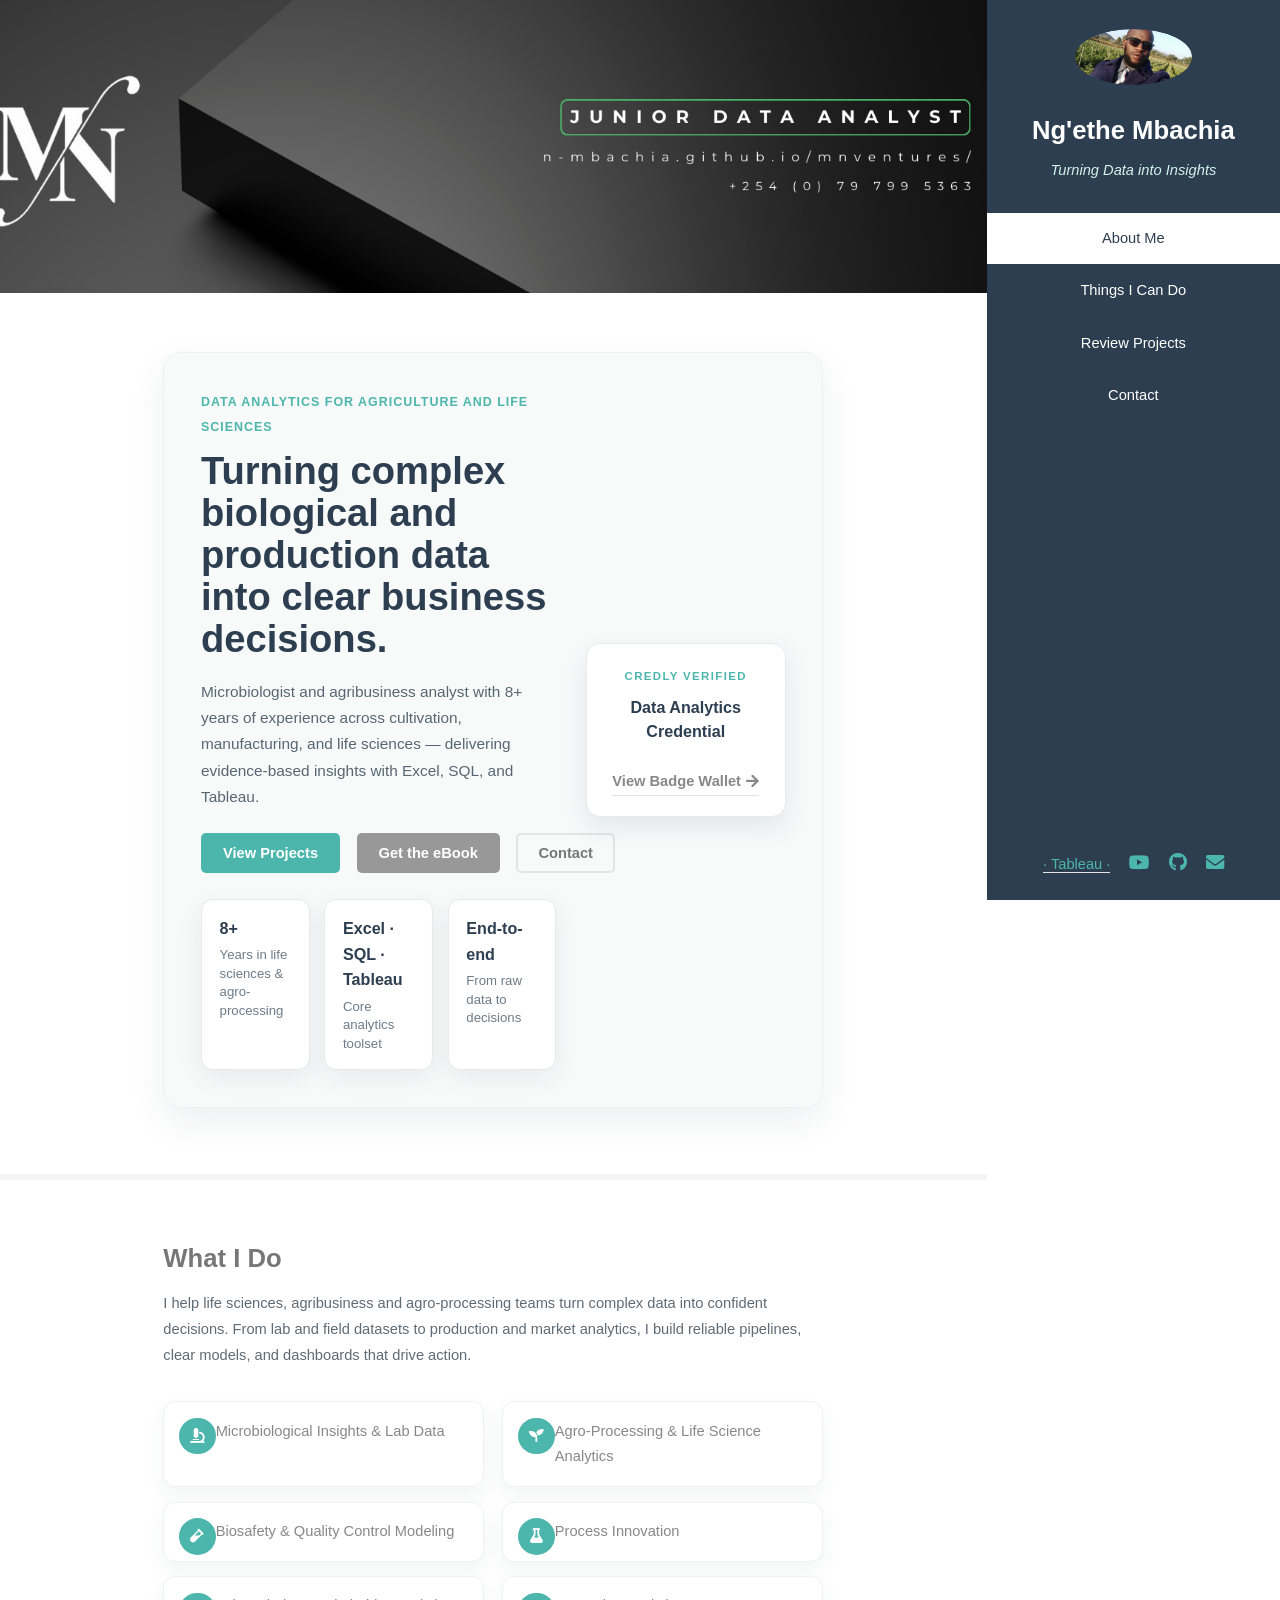
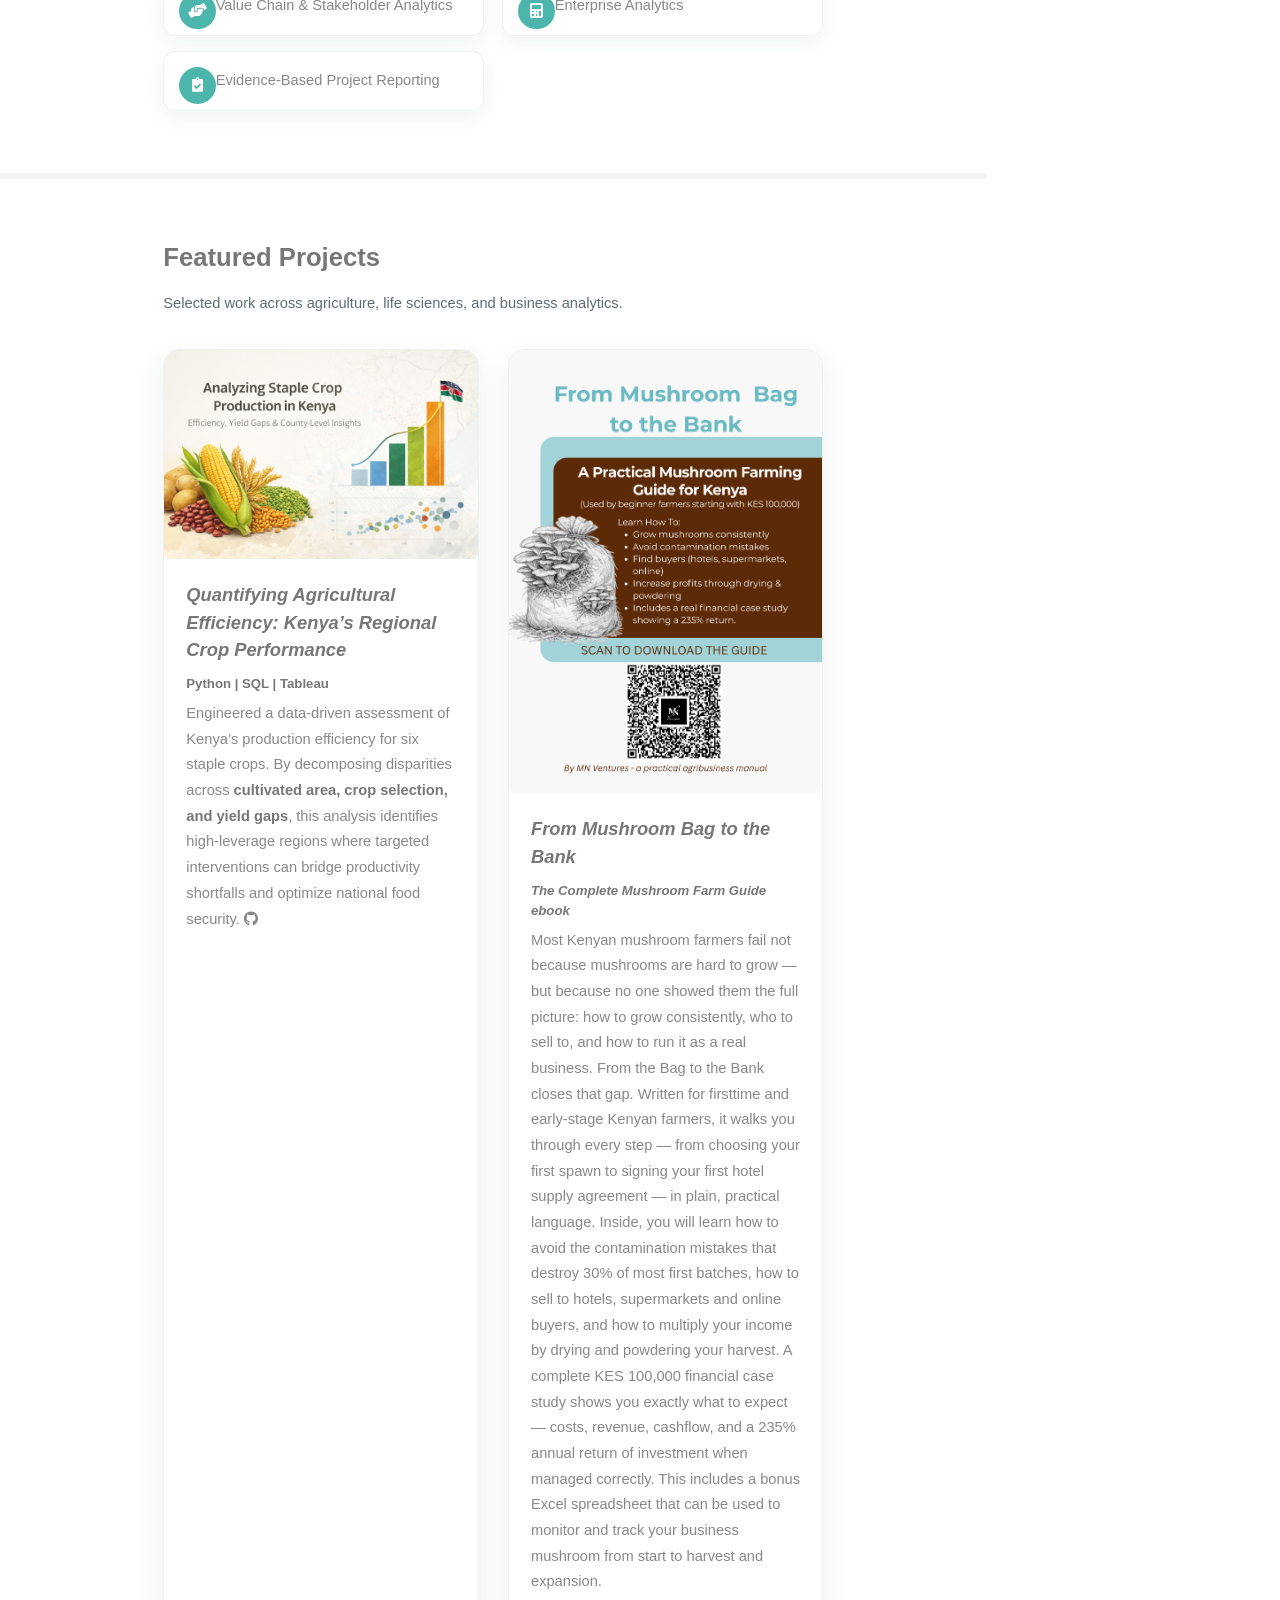
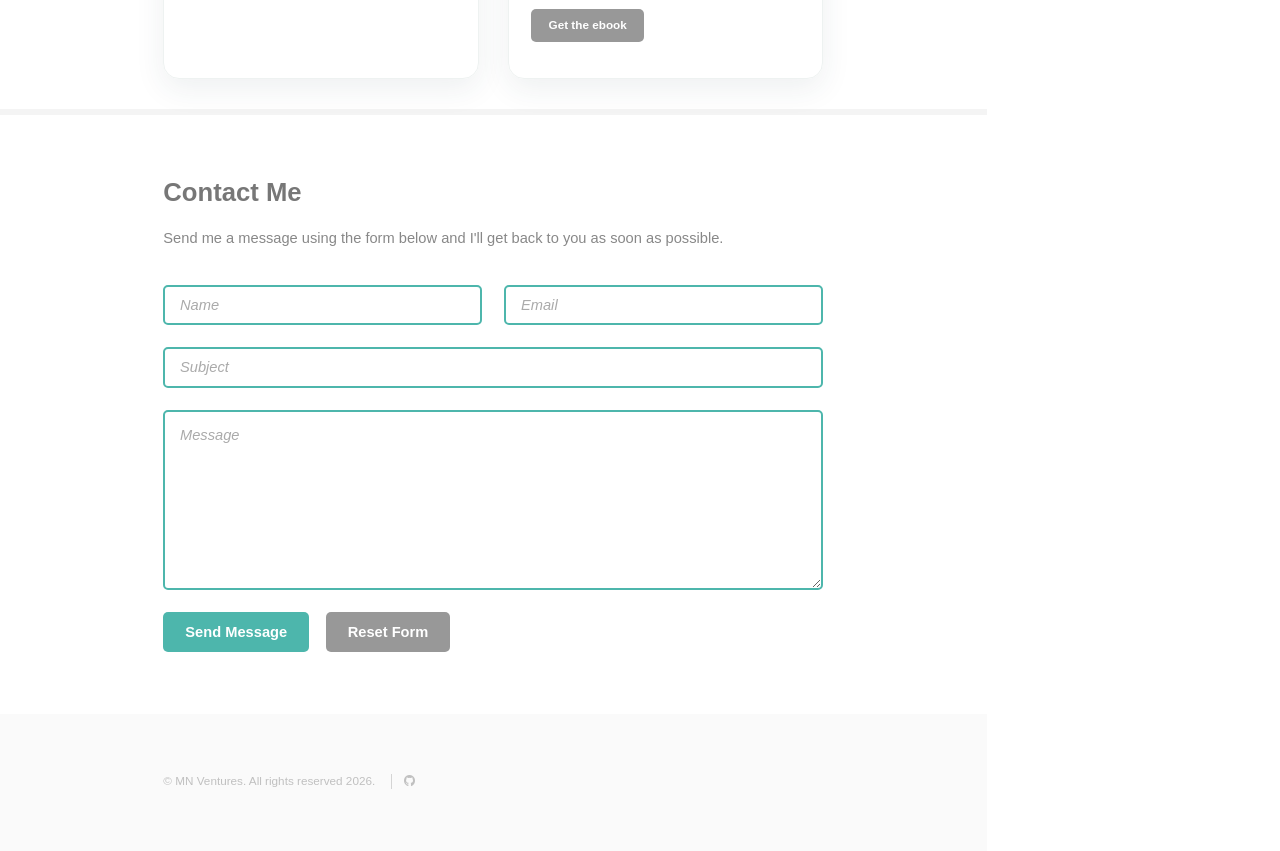
==== commit aad80628: "mobile view enhancements" ====
--- a/index.html
+++ b/index.html
@@ -33,7 +33,7 @@
 					<span class="image avatar"><img src="images/mn_profile.jpg" alt="Ng'ethe Mbachia - Data Analyst Profile Photo" /></span>
 					<h1 id="logo"><a href="#">Ng'ethe Mbachia</a></h1>
 					<p>
-						Turning Data into Insights | Excel · SQL · Tableau<br />
+						Turning Data into Insights<br />
                     </p>
 					
 				</header>
@@ -97,14 +97,18 @@
 											</div>
 											<aside class="hero-badge-card" aria-label="Credentials">
 												<p class="badge-label">Credly Verified</p>
-												<div class="credly-badge" data-iframe-width="160" data-iframe-height="270" data-share-badge-id="2eac99a5-bf9e-4d11-9ef1-159c6ebd3b46" data-share-badge-host="https://www.credly.com"></div>
-												<a class="badge-link" href="https://www.credly.com/users/ng-ethe-mbachia/badges#credly" target="_blank" rel="noopener noreferrer">View Badge Wallet <i class="icon solid fa-arrow-right"></i></a>
+												<h3 class="badge-title">Data Analytics Credential</h3>
+												<button class="badge-toggle" type="button" aria-expanded="true" aria-controls="hero-badge-body">Hide Credential</button>
+												<div class="badge-body" id="hero-badge-body">
+													<div class="credly-badge" data-iframe-width="160" data-iframe-height="270" data-share-badge-id="2eac99a5-bf9e-4d11-9ef1-159c6ebd3b46" data-share-badge-host="https://www.credly.com"></div>
+													<a class="badge-link" href="https://www.credly.com/users/ng-ethe-mbachia/badges#credly" target="_blank" rel="noopener noreferrer">View Badge Wallet <i class="icon solid fa-arrow-right"></i></a>
+												</div>
 											</aside>
 										</div>
 									</header>
-									<h3>About Me</h3>								
+									<!-- h3>About Me</h3 -->								
 										<!-- Write about yourself -->
-										<p class="section-lead"></p>
+										<!-- p class="section-lead"></p -->
 							</section>
 
 						<!-- Two -->
--- a/assets/css/main.css
+++ b/assets/css/main.css
@@ -3463,7 +3463,41 @@
 	font-weight: 700;
 	letter-spacing: 0.12em;
 	text-transform: uppercase;
-	margin-bottom: 1.2em;
+	margin-bottom: 0.45em;
+}
+
+.hero-badge-card .badge-title {
+	color: #2C3E50;
+	font-size: 1.1em;
+	font-weight: 700;
+	margin: 0 0 0.7em;
+}
+
+.hero-badge-card .badge-toggle {
+	display: none;
+	align-items: center;
+	justify-content: center;
+	gap: 0.35em;
+	width: 100%;
+	border-radius: 999px;
+	border: 1px solid #dbe6e3;
+	background: #f4f8f7;
+	color: #2C3E50;
+	font-size: 0.85em;
+	font-weight: 600;
+	padding: 0.55em 1em;
+}
+
+.hero-badge-card .badge-toggle:hover {
+	background: #eef5f3;
+}
+
+.hero-badge-card .badge-body {
+	margin-top: 0.8em;
+}
+
+.hero-badge-card.is-collapsed .badge-body {
+	display: none;
 }
 
 .hero-badge-card .credly-badge {
@@ -3604,4 +3638,8 @@
 	#one .hero-intro .hero-title {
 		font-size: 1.8em;
 	}
-}
+
+	.hero-badge-card .badge-toggle {
+		display: inline-flex;
+	}
+}
